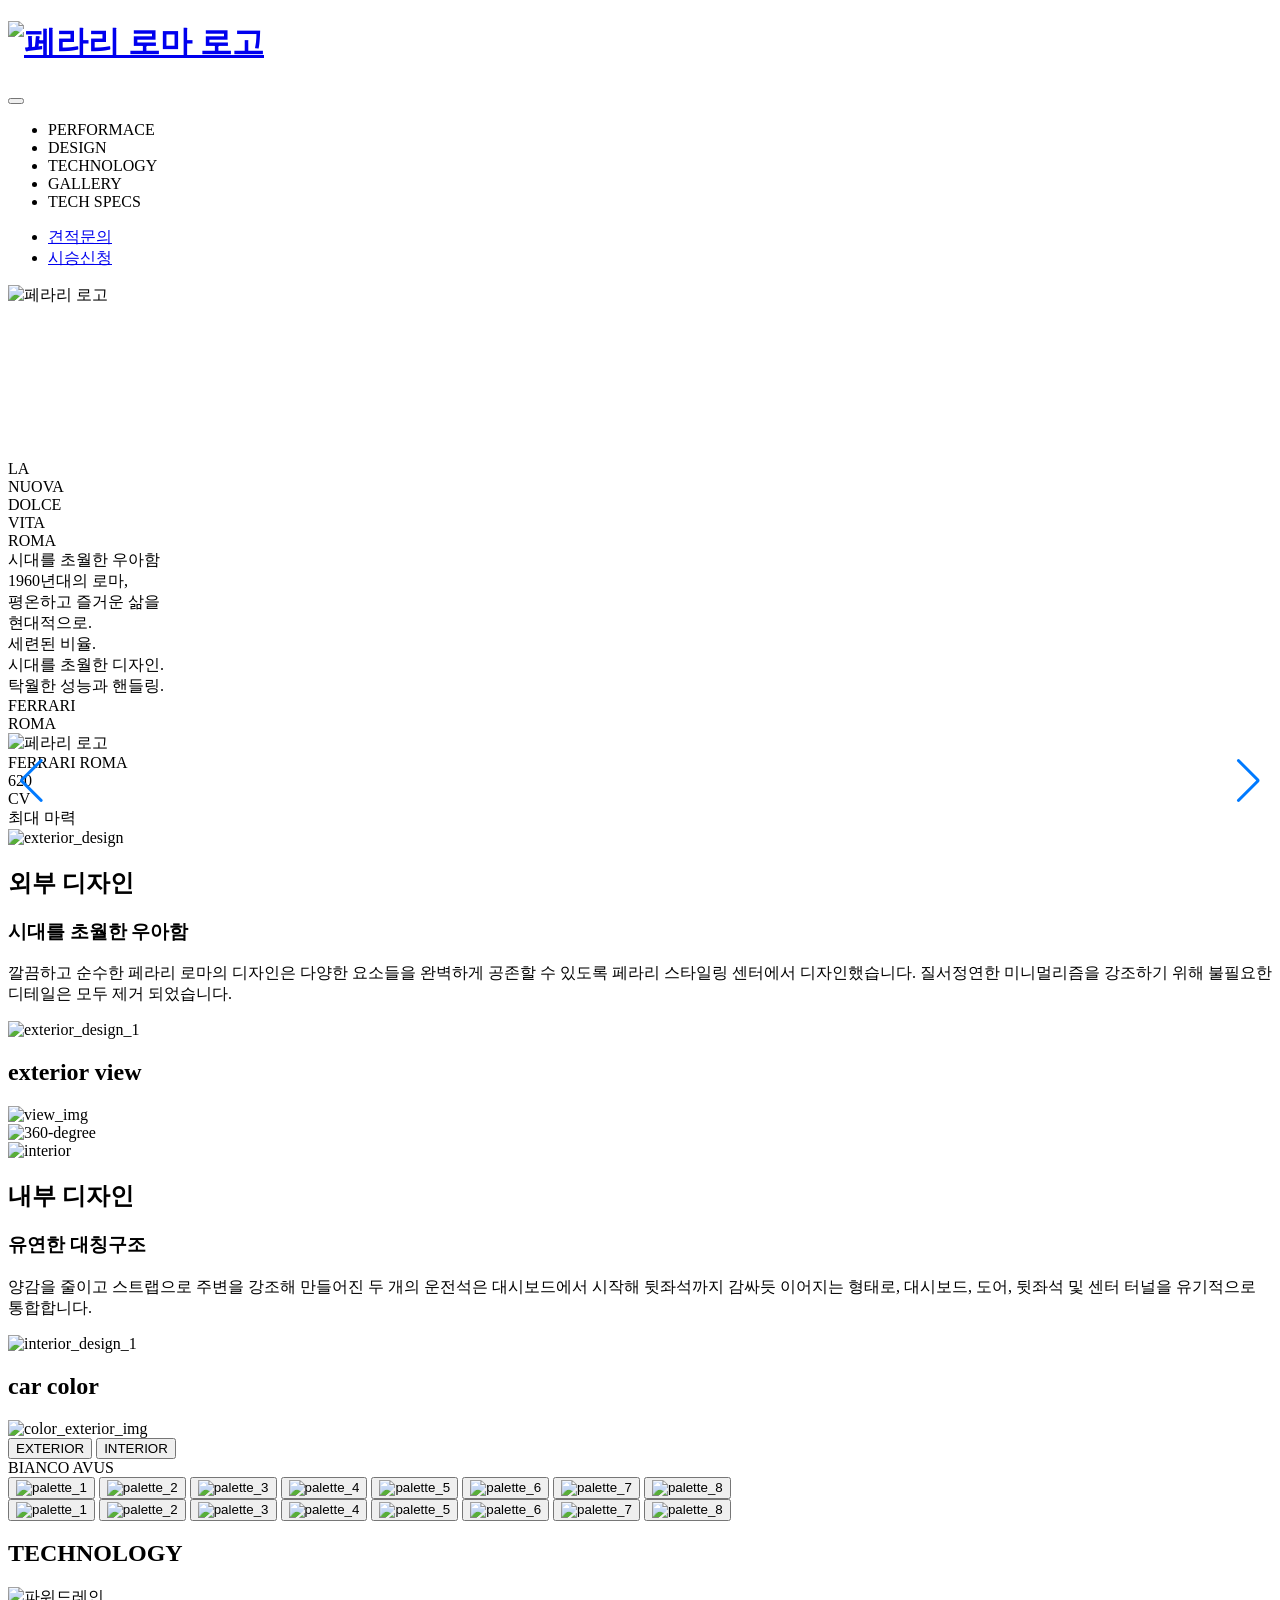
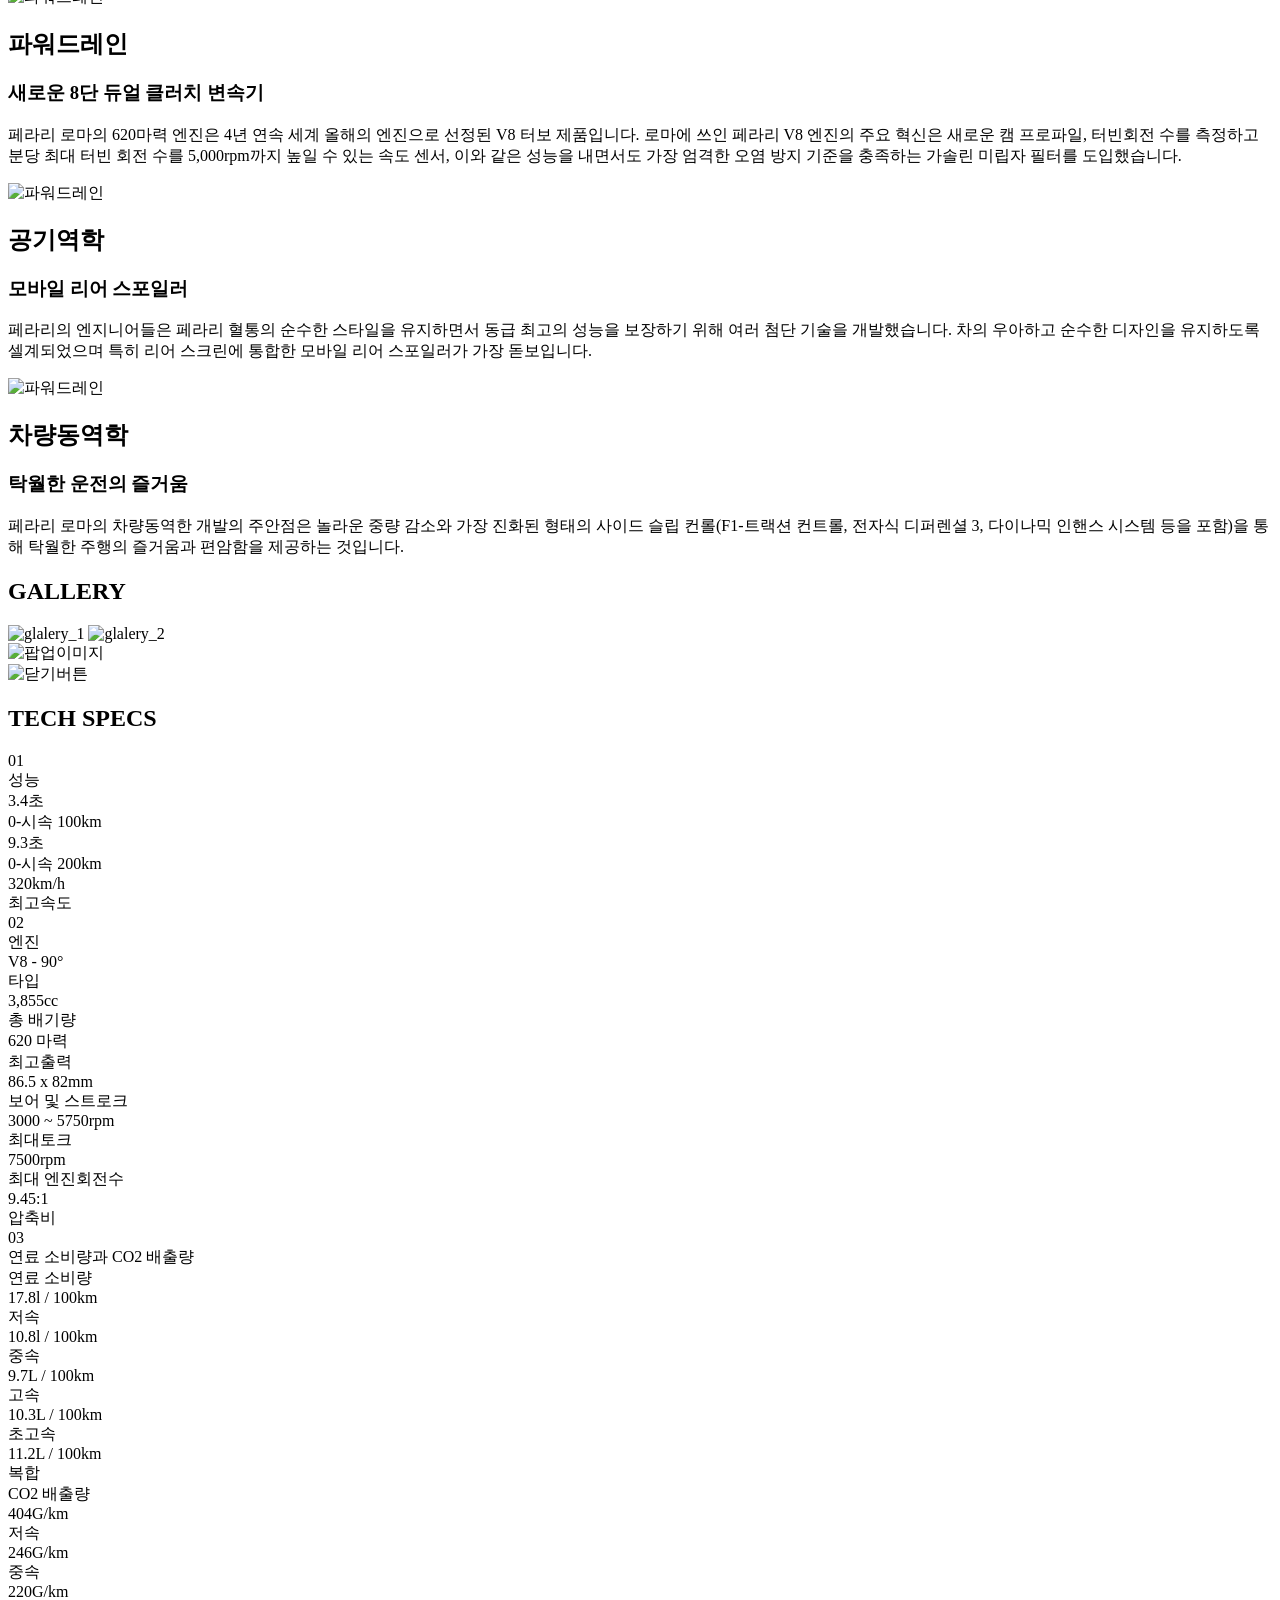
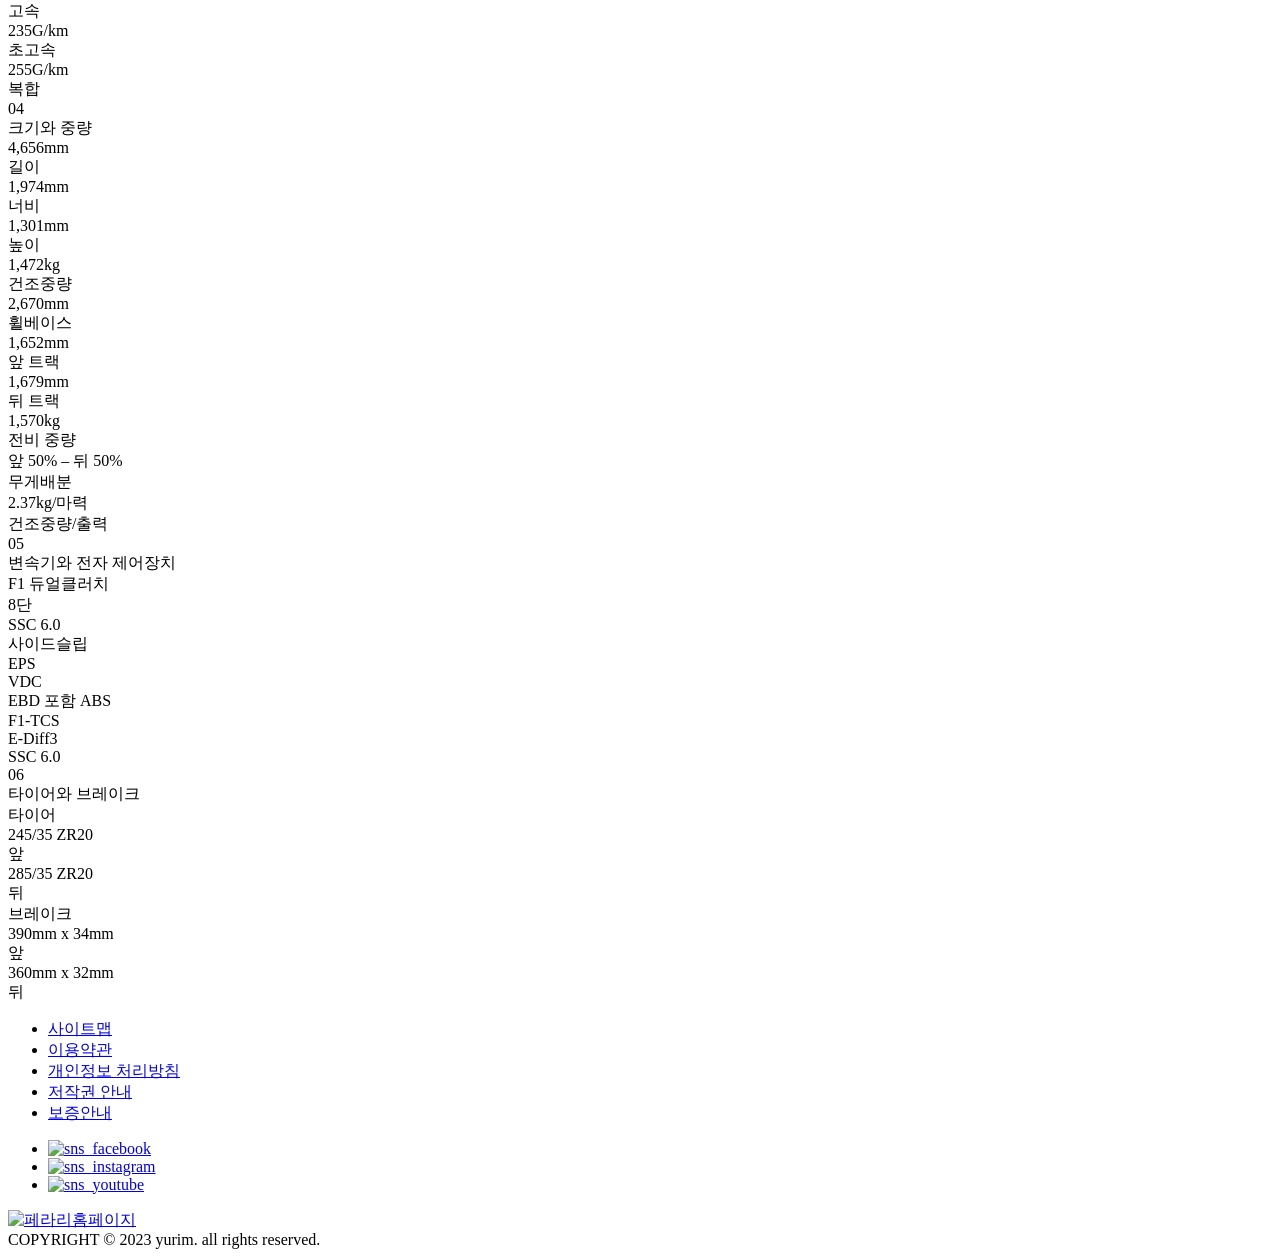
==== index.html @ e37c2256 "Add files via upload" ====
<!DOCTYPE html>
<html lang="ko">
<head>
    <meta charset="UTF-8">
    <meta name="viewport" content="width=device-width, initial-scale=1.0">
    <title>페라리 로마</title>

    <link rel="stylesheet" href="css/style.css">

    <!-- gsap -->
    
    
    <script src="https://code.jquery.com/jquery-3.7.1.min.js" integrity="sha256-/JqT3SQfawRcv/BIHPThkBvs0OEvtFFmqPF/lYI/Cxo=" crossorigin="anonymous"></script>
    
    <script src="https://cdnjs.cloudflare.com/ajax/libs/gsap/3.12.2/gsap.min.js"></script>
    <script src="https://cdnjs.cloudflare.com/ajax/libs/gsap/3.12.2/ScrollTrigger.min.js"></script>
    
    <link
    rel="stylesheet"
    href="https://cdn.jsdelivr.net/npm/swiper@11/swiper-bundle.min.css"
    />
    <script src="https://cdn.jsdelivr.net/npm/swiper@11/swiper-bundle.min.js"></script>

    <link href="https://unpkg.com/aos@2.3.1/dist/aos.css" rel="stylesheet">
    <script src="https://unpkg.com/aos@2.3.1/dist/aos.js"></script>

    <script src="js/script.js"></script>

</head>
<body>
    <div id="wrap">
        <header>
            <div class="h_wrap">
                <h1><a href="#"><img src="imges/ferrari_logo_roma.png" alt="페라리 로마 로고"></a></h1>
                
                <button class="menu_btn">
                    <span></span>
                    <span></span>
                    <span></span>
                </button>
                
                <nav>
                    <ul class="gnb">
                        <li><a href="#performace"></a>PERFORMACE</li>
                        <li><a href="#design"></a>DESIGN</li>
                        <li><a href="#technology"></a>TECHNOLOGY</li>
                        <li><a href="#gallery"></a>GALLERY</li>
                        <li><a href="#specs"></a>TECH SPECS</li>
                    </ul>
                    <ul class="shop">
                        <li><a href="#">견적문의</a></li>
                        <li><a href="#">시승신청</a></li>
                    </ul>
                    <img src="imges/ferrari_logo_white.png" alt="페라리 로고">
                </nav>
                <!-- nav -->
            </div>
        </header>
        <!-- header -->

        <section id="intro">
            <div class="video_wrap">
                <video src="imges/main_video.mp4" muted autoplay loop poster="imges/main_video_poster.jpg">
                    해당 확장자는 지원하지 않습니다.
                </video>
            </div>
            <div class="bg_text">
                LA<br>
                NUOVA<br>
                DOLCE<br>
                VITA
            </div>
            <div class="i_text">
                <div class="text t1 title">
                    ROMA
                </div>
                <div class="text t2">
                    시대를 초월한 우아함
                </div>
                <div class="text t3">
                    1960년대의 로마,<br>
                    평온하고 즐거운 삶을<br>
                    현대적으로.<br>
                </div>
                <div class="text t4">
                    세련된 비율.<br>
                    시대를 초월한 디자인.<br>
                    탁월한 성능과 핸들링.<br>
                </div>
            </div>

        </section>
        <!-- intro -->
       

        <section id="intro-fin">
            <div class="if_wrap">
                <div class="intro_img"></div>
                <div class="if_text">
                    <div class="t1">FERRARI</div>
                    <div class="t2">ROMA</div>
                </div>
            </div>
        </section>
        <!-- intro-fin -->



        <section id="performace">
            <div class="swiper p_wrap">
                <div class="swiper-wrapper">
                    <div class="swiper-slide s1">
                        <div class="logo">
                            <img src="imges/ferrari_logo_black.png" alt="페라리 로고">
                            <div class="logo_name">FERRARI ROMA</div>
                        </div>
                        <div class="number_container">
                            <div class="number">620</div>
                            <div class="unit">CV</div>
                        </div>
                        <div class="property">최대 마력</div>
                    </div>
                    <div class="swiper-slide s2">
                        <div class="logo">
                            <img src="imges/ferrari_logo_black.png" alt="페라리 로고">
                            <div class="logo_name">FERRARI ROMA</div>
                        </div>
                        <div class="number_container">
                            <div class="number">3.4</div>
                            <div class="unit">SEC</div>
                        </div>
                        <div class="property">0-시속 100KM</div>
                    </div>
                    <div class="swiper-slide s3">
                        <div class="logo">
                            <img src="imges/ferrari_logo_black.png" alt="페라리 로고">
                            <div class="logo_name">FERRARI ROMA</div>
                        </div>
                        <div class="number_container">
                            <div class="number">320</div>
                            <div class="unit">KM/H</div>
                        </div>
                        <div class="property">최고 속력</div>
                    </div>
                </div>

                <div class="swiper-pagination"></div>
                
                <div class="swiper-button-prev"></div>
                <div class="swiper-button-next"></div>
                
            </div>
        </section>
        <!-- performace -->


        <section id="design">
            <div id="exterior">
                <div class="ed_wrap">
                    <div class="ed_1">
                        <img src="imges/exterior.jpg" alt="exterior_design">
                        <h2>외부 디자인</h2>
                        <h3>시대를 초월한 우아함</h3>
                        <p>깔끔하고 순수한 페라리 로마의 디자인은 다양한 요소들을 완벽하게 공존할 수 있도록 페라리 스타일링 센터에서 디자인했습니다. 질서정연한 미니멀리즘을 강조하기 위해 불필요한 디테일은 모두 제거 되었습니다.</p>
                    </div>
                    <div class="design_swiper swiper">
                        <div class="swiper-wrapper">
                            <div class="swiper-slide"><img src="imges/exterior_1.jpg" alt="exterior_design_1"></div>
                            <div class="swiper-slide"><img src="imges/exterior_2.jpg" alt="exterior_design_2"></div>
                            <div class="swiper-slide"><img src="imges/exterior_3.jpg" alt="exterior_design_3"></div>
                            <div class="swiper-slide"><img src="imges/exterior_4.jpg" alt="exterior_design_4"></div>
                            <div class="swiper-slide"><img src="imges/exterior_5.jpg" alt="exterior_design_5"></div>
                            <div class="swiper-slide"><img src="imges/exterior_6.jpg" alt="exterior_design_6"></div>
                            <div class="swiper-slide"><img src="imges/exterior_7.jpg" alt="exterior_design_7"></div>
                            <div class="swiper-slide"><img src="imges/exterior_8.jpg" alt="exterior_design_8"></div>
                            <div class="swiper-slide"><img src="imges/exterior_9.jpg" alt="exterior_design_9"></div>
                        </div>
                        <div class="swiper-scrollbar"></div>
                    </div>
                </div>
            </div>
            <!-- exterior -->

            <div id="view">
                <h2>exterior view</h2>
                <div class="v_wrap">
                    <img src="imges/view/Roma_0.jpg" alt="view_img" id="view_img" draggable="false">
                </div>
                <div class="v_cover">
                    <img src="imges/360-degree.png" alt="360-degree">
                </div>
            </div>
            <!-- 3dview -->

            <div id="interior">
                <div class="id_wrap">
                    <div class="id_1">
                        <img src="imges/interior.jpg" alt="interior">
                        <h2>내부 디자인</h2>
                        <h3>유연한 대칭구조</h3>
                        <p>양감을 줄이고 스트랩으로 주변을 강조해 만들어진 두 개의 운전석은 대시보드에서 시작해 뒷좌석까지 감싸듯 이어지는 형태로, 대시보드, 도어, 뒷좌석 및 센터 터널을 유기적으로 통합합니다.</p>
                    </div>
                    <div class="design_swiper swiper">
                        <div class="swiper-wrapper">
                            <div class="swiper-slide"><img src="imges/interior_1.jpg" alt="interior_design_1"></div>
                            <div class="swiper-slide"><img src="imges/interior_2.jpg" alt="interior_design_2"></div>
                            <div class="swiper-slide"><img src="imges/interior_3.jpg" alt="interior_design_3"></div>
                            <div class="swiper-slide"><img src="imges/interior_4.jpg" alt="interior_design_4"></div>
                            <div class="swiper-slide"><img src="imges/interior_5.jpg" alt="interior_design_5"></div>
                            <div class="swiper-slide"><img src="imges/interior_6.jpg" alt="interior_design_6"></div>
                        </div>
                        <div class="swiper-scrollbar"></div>
                    </div>
                </div>
            </div>
            <!-- interior -->

            <div id="color">
                <div class="cd_wrap">
                    <h2>car color</h2>
                    <div class="cd_img">
                        <img src="imges/color/exterior/color_exterior1.jpg" alt="color_exterior_img">
                    </div>
                    <div class="cd_btn">
                        <button class="active">EXTERIOR</button>
                        <button>INTERIOR</button>
                    </div>
                    <div class="cd_name">
                        <div>BIANCO AVUS</div>
                    </div>
                    <div class="cd_palette">
                        <div class="cd_pal_ex palette">
                            <button class="active"><img src="imges/color/palette/pallette_ex_1.png" alt="palette_1"></button>
                            <button><img src="imges/color/palette/pallette_ex_2.png" alt="palette_2"></button>
                            <button><img src="imges/color/palette/pallette_ex_3.png" alt="palette_3"></button>
                            <button><img src="imges/color/palette/pallette_ex_4.png" alt="palette_4"></button>
                            <button><img src="imges/color/palette/pallette_ex_5.png" alt="palette_5"></button>
                            <button><img src="imges/color/palette/pallette_ex_6.png" alt="palette_6"></button>
                            <button><img src="imges/color/palette/pallette_ex_7.png" alt="palette_7"></button>
                            <button><img src="imges/color/palette/pallette_ex_8.png" alt="palette_8"></button>
                        </div>
                        <div class="cd_pal_in palette">
                            <button><img src="imges/color/palette/pallette_in_1.png" alt="palette_1"></button>
                            <button><img src="imges/color/palette/pallette_in_2.png" alt="palette_2"></button>
                            <button><img src="imges/color/palette/pallette_in_3.png" alt="palette_3"></button>
                            <button><img src="imges/color/palette/pallette_in_4.png" alt="palette_4"></button>
                            <button><img src="imges/color/palette/pallette_in_5.png" alt="palette_5"></button>
                            <button><img src="imges/color/palette/pallette_in_6.png" alt="palette_6"></button>
                            <button><img src="imges/color/palette/pallette_in_7.png" alt="palette_7"></button>
                            <button><img src="imges/color/palette/pallette_in_8.png" alt="palette_8"></button>
                        </div>
                    </div>
                </div>
            </div>
            <!-- color -->
        </section>
        <!-- design -->

        <section id="technology">
            <div class="t_wrap">
                <h2>TECHNOLOGY</h2>
                <div class="t_con t1" id="ani_wrap_1">
                    <div><img src="imges/tech1.jpg" alt="파워드레인"></div>
                    <h2 class="ani_h2">파워드레인</h2>
                    <h3 class="ani_h3">새로운 8단 듀얼 클러치 변속기</h3>
                    <p class="ani_p">페라리 로마의 620마력 엔진은 4년 연속 세계 올해의 엔진으로 선정된 V8 터보 제품입니다. 로마에 쓰인 페라리 V8 엔진의 주요 혁신은 새로운 캠 프로파일, 터빈회전 수를 측정하고 분당 최대 터빈 회전 수를 5,000rpm까지 높일 수 있는 속도 센서, 이와 같은 성능을 내면서도 가장 엄격한 오염 방지 기준을 충족하는 가솔린 미립자 필터를 도입했습니다.</p>
                </div>
                <div class="t_con t2"  id="ani_wrap_2">
                    <div><img src="imges/tech2.jpg" alt="파워드레인"></div>
                    <h2 class="ani_h2">공기역학</h2>
                    <h3 class="ani_h3">모바일 리어 스포일러</h3>
                    <p class="ani_p">페라리의 엔지니어들은 페라리 혈통의 순수한 스타일을 유지하면서 동급 최고의 성능을 보장하기 위해 여러 첨단 기술을 개발했습니다. 차의 우아하고 순수한 디자인을 유지하도록 셀계되었으며 특히 리어 스크린에 통합한 모바일 리어 스포일러가 가장 돋보입니다.</p>
                </div>
                <div class="t_con t3"  id="ani_wrap_3">
                    <div><img src="imges/tech3.jpg" alt="파워드레인"></div>
                    <h2 class="ani_h2">차량동역학</h2>
                    <h3 class="ani_h3">탁월한 운전의 즐거움</h3>
                    <p class="ani_p">페라리 로마의 차량동역한 개발의 주안점은 놀라운 중량 감소와 가장 진화된 형태의 사이드 슬립 컨롤(F1-트랙션 컨트롤, 전자식 디퍼렌셜 3, 다이나믹 인핸스 시스템 등을 포함)을 통해 탁월한 주행의 즐거움과 편암함을 제공하는 것입니다.</p>
                </div>
            </div>  
        </section>
        <!-- technology -->

        <section id="gallery">
            <div class="g_wrap">
                <h2>GALLERY</h2>
                <div class="swiper">
                    <div class="swiper-wrapper">
                        <div class="swiper-slide g1">
                            <img src="imges/gallery_1.jpg" alt="glalery_1">
                            <img src="imges/gallery_2.jpg" alt="glalery_2">
                        </div>
                        <div class="swiper-slide g2">
                            <img src="imges/gallery_3.jpg" alt="glalery_3">
                            <img src="imges/gallery_4.jpg" alt="glalery_4">
                        </div>
                        <div class="swiper-slide g3">
                            <img src="imges/gallery_5.jpg" alt="glalery_5">
                            <img src="imges/gallery_6.jpg" alt="glalery_6">
                        </div>
                    </div>
                    <div class="swiper-scrollbar"></div>
                </div>
            </div>
            <div class="g_pop">
                <div class="pop_img">
                    <img src="" alt="팝업이미지">
                </div>
                <div class="close_btn">
                    <img src="imges/close.png" alt="닫기버튼">
                </div>
            </div>
        </section>
        <!-- gallery -->

        <section id="specs">
            <div class="s_wrap">
                <h2>TECH SPECS</h2>
                <div class="spc">
                    <div class="s_con s1">
                        <div class="head">
                            <div class="number">01</div>
                            <div class="title">성능</div>
                            <div class="btn">
                                <span></span>
                                <span></span>
                            </div>
                        </div>
                        <div class="content">
                            <div class="con">
                                <div class="left">3.4초</div>
                                <div class="right">0-시속 100km</div>
                            </div>
                            <div class="con">
                                <div class="left">9.3초</div>
                                <div class="right">0-시속 200km</div>
                            </div>
                            <div class="con">
                                <div class="left">320km/h</div>
                                <div class="right">최고속도</div>
                            </div>
                        </div>
                    </div>
                    <div class="s_con s2">
                        <div class="head">
                            <div class="number">02</div>
                            <div class="title">엔진</div>
                            <div class="btn">
                                <span></span>
                                <span></span>
                            </div>
                        </div>
                        <div class="content">
                            <div class="con">
                                <div class="left">V8 - 90°</div>
                                <div class="right">타입</div>
                            </div>
                            <div class="con">
                                <div class="left">3,855cc</div>
                                <div class="right">총 배기량</div>
                            </div>
                            <div class="con">
                                <div class="left">620 마력</div>
                                <div class="right">최고출력</div>
                            </div>
                            <div class="con">
                                <div class="left">86.5 x 82mm</div>
                                <div class="right">보어 및 스트로크</div>
                            </div>
                            <div class="con">
                                <div class="left">3000 ~ 5750rpm</div>
                                <div class="right">최대토크</div>
                            </div>
                            <div class="con">
                                <div class="left">7500rpm</div>
                                <div class="right">최대 엔진회전수</div>
                            </div>
                            <div class="con">
                                <div class="left">9.45:1</div>
                                <div class="right">압축비</div>
                            </div>
                        </div>
                    </div>
                    <div class="s_con s3">
                        <div class="head">
                            <div class="number">03</div>
                            <div class="title">연료 소비량과 CO2 배출량</div>
                            <div class="btn">
                                <span></span>
                                <span></span>
                            </div>
                        </div>
                        <div class="content">
                            <div class="section">
                                <div class="sub_title">연료 소비량</div>
                                <div class="con">
                                    <div class="left">17.8l / 100km</div>
                                    <div class="right">저속</div>
                                </div>
                                <div class="con">
                                    <div class="left">10.8l / 100km</div>
                                    <div class="right">중속</div>
                                </div>
                                <div class="con">
                                    <div class="left">9.7L / 100km</div>
                                    <div class="right">고속</div>
                                </div>
                                <div class="con">
                                    <div class="left">10.3L / 100km</div>
                                    <div class="right">초고속</div>
                                </div>
                                <div class="con">
                                    <div class="left">11.2L / 100km</div>
                                    <div class="right">복합</div>
                                </div>
                            </div>
                            <div class="section">
                                <div class="sub_title">CO2 배출량</div>
                                <div class="con">
                                    <div class="left">404G/km</div>
                                    <div class="right">저속</div>
                                </div>
                                <div class="con">
                                    <div class="left">246G/km</div>
                                    <div class="right">중속</div>
                                </div>
                                <div class="con">
                                    <div class="left">220G/km</div>
                                    <div class="right">고속</div>
                                </div>
                                <div class="con">
                                    <div class="left">235G/km</div>
                                    <div class="right">초고속</div>
                                </div>
                                <div class="con">
                                    <div class="left">255G/km</div>
                                    <div class="right">복합</div>
                                </div>
                            </div>
                        </div>

                    </div>
                    <div class="s_con s4">
                        <div class="head">
                            <div class="number">04</div>
                            <div class="title">크기와 중량</div>
                            <div class="btn">
                                <span></span>
                                <span></span>
                            </div>
                        </div>
                        <div class="content">
                            <div class="con">
                                <div class="left">4,656mm</div>
                                <div class="right">길이</div>
                            </div>
                            <div class="con">
                                <div class="left">1,974mm</div>
                                <div class="right">너비</div>
                            </div>
                            <div class="con">
                                <div class="left">1,301mm</div>
                                <div class="right">높이</div>
                            </div>
                            <div class="con">
                                <div class="left">1,472kg</div>
                                <div class="right">건조중량</div>
                            </div>
                            <div class="con">
                                <div class="left">2,670mm</div>
                                <div class="right">휠베이스</div>
                            </div>
                            <div class="con">
                                <div class="left">1,652mm</div>
                                <div class="right">앞 트랙</div>
                            </div>
                            <div class="con">
                                <div class="left">1,679mm</div>
                                <div class="right">뒤 트랙</div>
                            </div>
                            <div class="con">
                                <div class="left">1,570kg</div>
                                <div class="right">전비 중량</div>
                            </div>
                            <div class="con">
                                <div class="left">앞 50% – 뒤 50%</div>
                                <div class="right">무게배분</div>
                            </div>
                            <div class="con">
                                <div class="left">2.37kg/마력</div>
                                <div class="right">건조중량/출력</div>
                            </div>
                        </div>
                    </div>
                    <div class="s_con s5">
                        <div class="head">
                            <div class="number">05</div>
                            <div class="title">변속기와 전자 제어장치</div>
                            <div class="btn">
                                <span></span>
                                <span></span>
                            </div>
                        </div>
                        <div class="content">
                            <div class="con">
                                <div class="left">F1 듀얼클러치</div>
                                <div class="right">8단</div>
                            </div>
                            <div class="con">
                                <div class="left">SSC 6.0</div>
                                <div class="right">사이드슬립</div>
                            </div>
                            <div class="con">
                                <div class="one">EPS</div>
                            </div>
                            <div class="con">
                                <div class="one">VDC</div>
                            </div>
                            <div class="con">
                                <div class="one">EBD 포함 ABS </div>
                            </div>
                            <div class="con">
                                <div class="one">F1-TCS</div>
                            </div>
                            <div class="con">
                                <div class="one">E-Diff3</div>
                            </div>
                            <div class="con">
                                <div class="one">SSC 6.0</div>
                            </div>
                        </div>
                    </div>
                    <div class="s_con s6">
                        <div class="head">
                            <div class="number">06</div>
                            <div class="title">타이어와 브레이크</div>
                            <div class="btn">
                                <span></span>
                                <span></span>
                            </div>
                        </div>
                        <div class="content">
                            <div class="section">
                                <div class="sub_title">타이어</div>
                                <div class="con">
                                    <div class="left">245/35 ZR20</div>
                                    <div class="right">앞</div>
                                </div>
                                <div class="con">
                                    <div class="left">285/35 ZR20</div>
                                    <div class="right">뒤</div>
                                </div>
                            </div>
                            <div class="section">
                                <div class="sub_title">브레이크</div>
                                <div class="con">
                                    <div class="left">390mm x 34mm</div>
                                    <div class="right">앞</div>
                                </div>
                                <div class="con">
                                    <div class="left">360mm x 32mm</div>
                                    <div class="right">뒤</div>
                                </div>
                            </div>
                        </div>
                    </div>

                </div>
            </div>
        </section>
        <!-- specs -->
        <footer>
            <div class="f_wrap">
                <div class="footer_menu">
                    <ul>
                        <li><a href="#none">사이트맵</a></li>
                        <li><a href="#none">이용약관</a></li>
                        <li><a href="#none">개인정보 처리방침</a></li>
                        <li><a href="#none">저작권 안내</a></li>
                        <li><a href="#none">보증안내</a></li>
                    </ul>
                </div>
                <div class="sns">
                    <ul>
                        <li><a href="#none"><img src="imges/sns_facebook.png" alt="sns_facebook"></a></li>
                        <li><a href="#none"><img src="imges/sns_instagram.png" alt="sns_instagram"></a></li>
                        <li><a href="#none"><img src="imges/sns_youtube.png" alt="sns_youtube"></a></li>
                    </ul>
                </div>
                <div class="f_logo">
                    <a href="#none"><img src="imges/ferrari_logo_white.png" alt="페라리홈페이지"></a>
                </div>
                <div class="COPYRIGHT">COPYRIGHT &COPY; 2023 yurim. all rights reserved.</div>
            </div>
        </footer>
        <!-- footer -->

    </div>
</body>
</html>
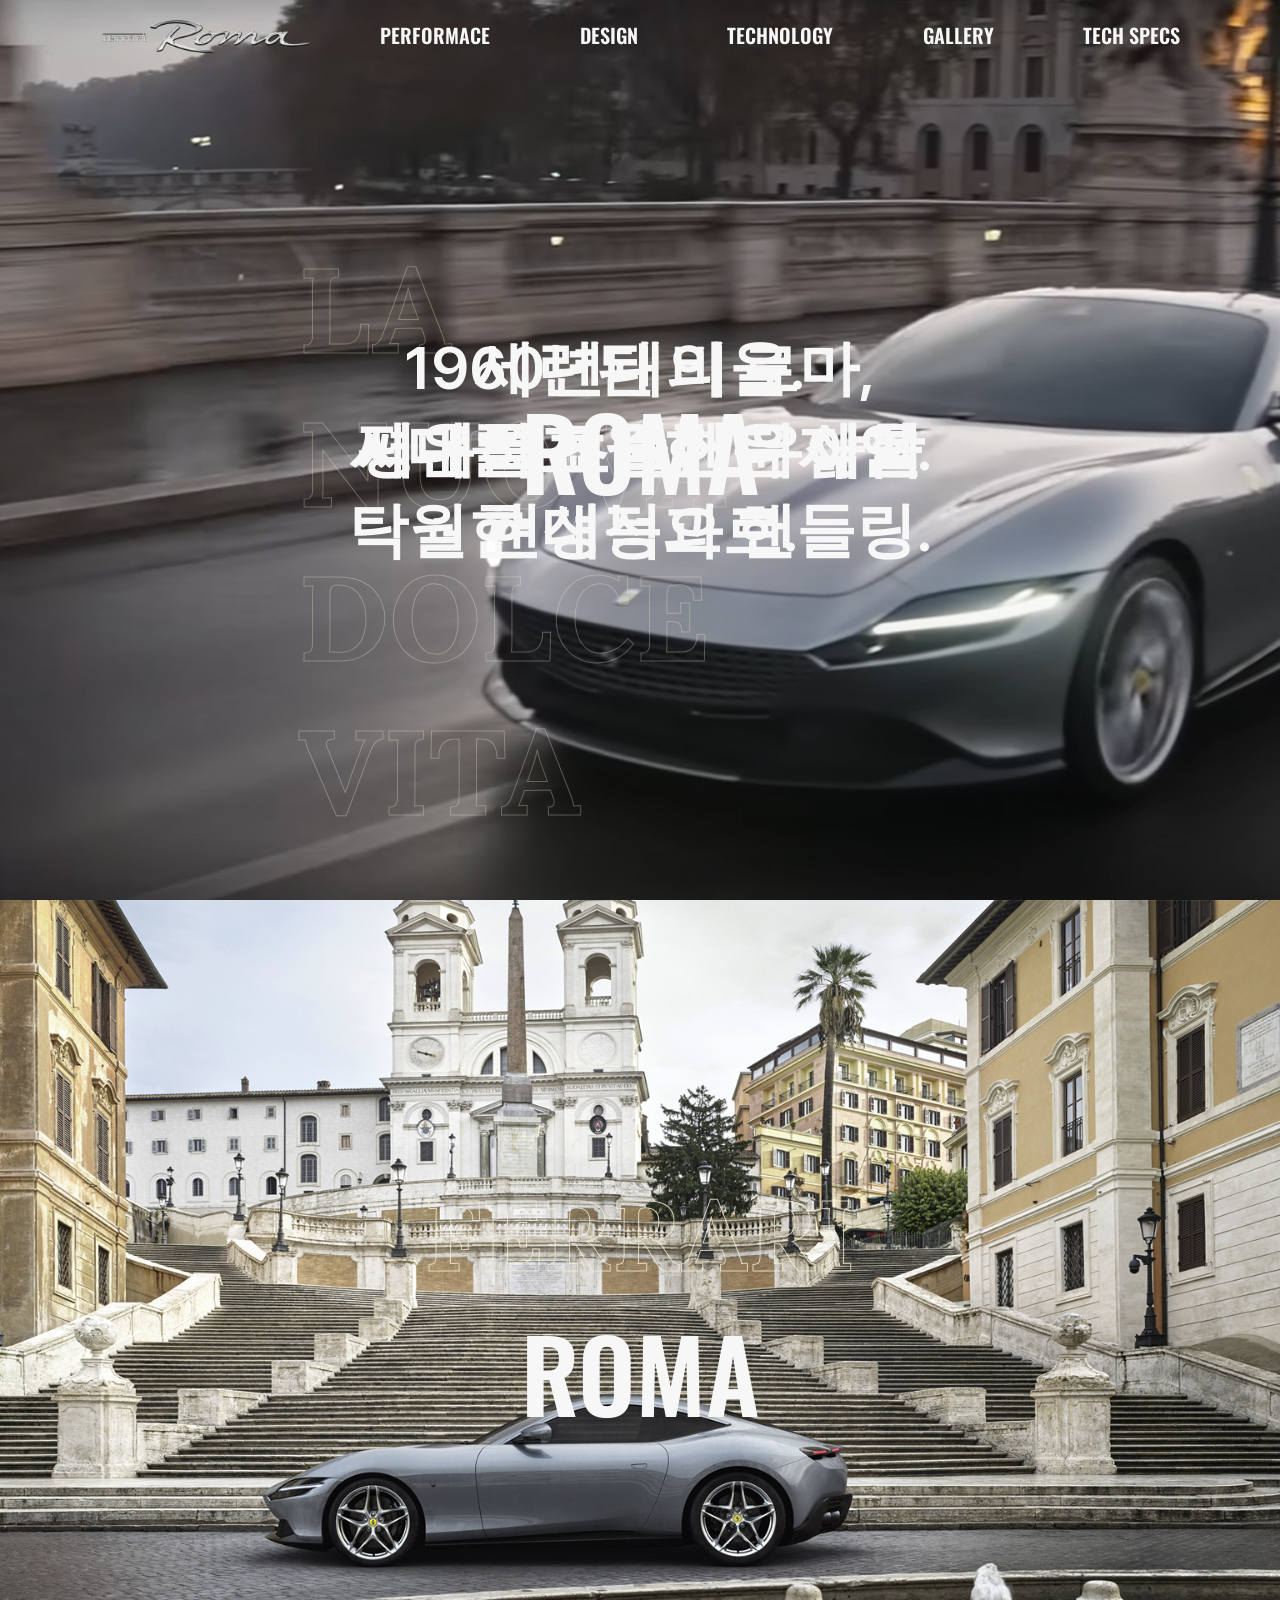
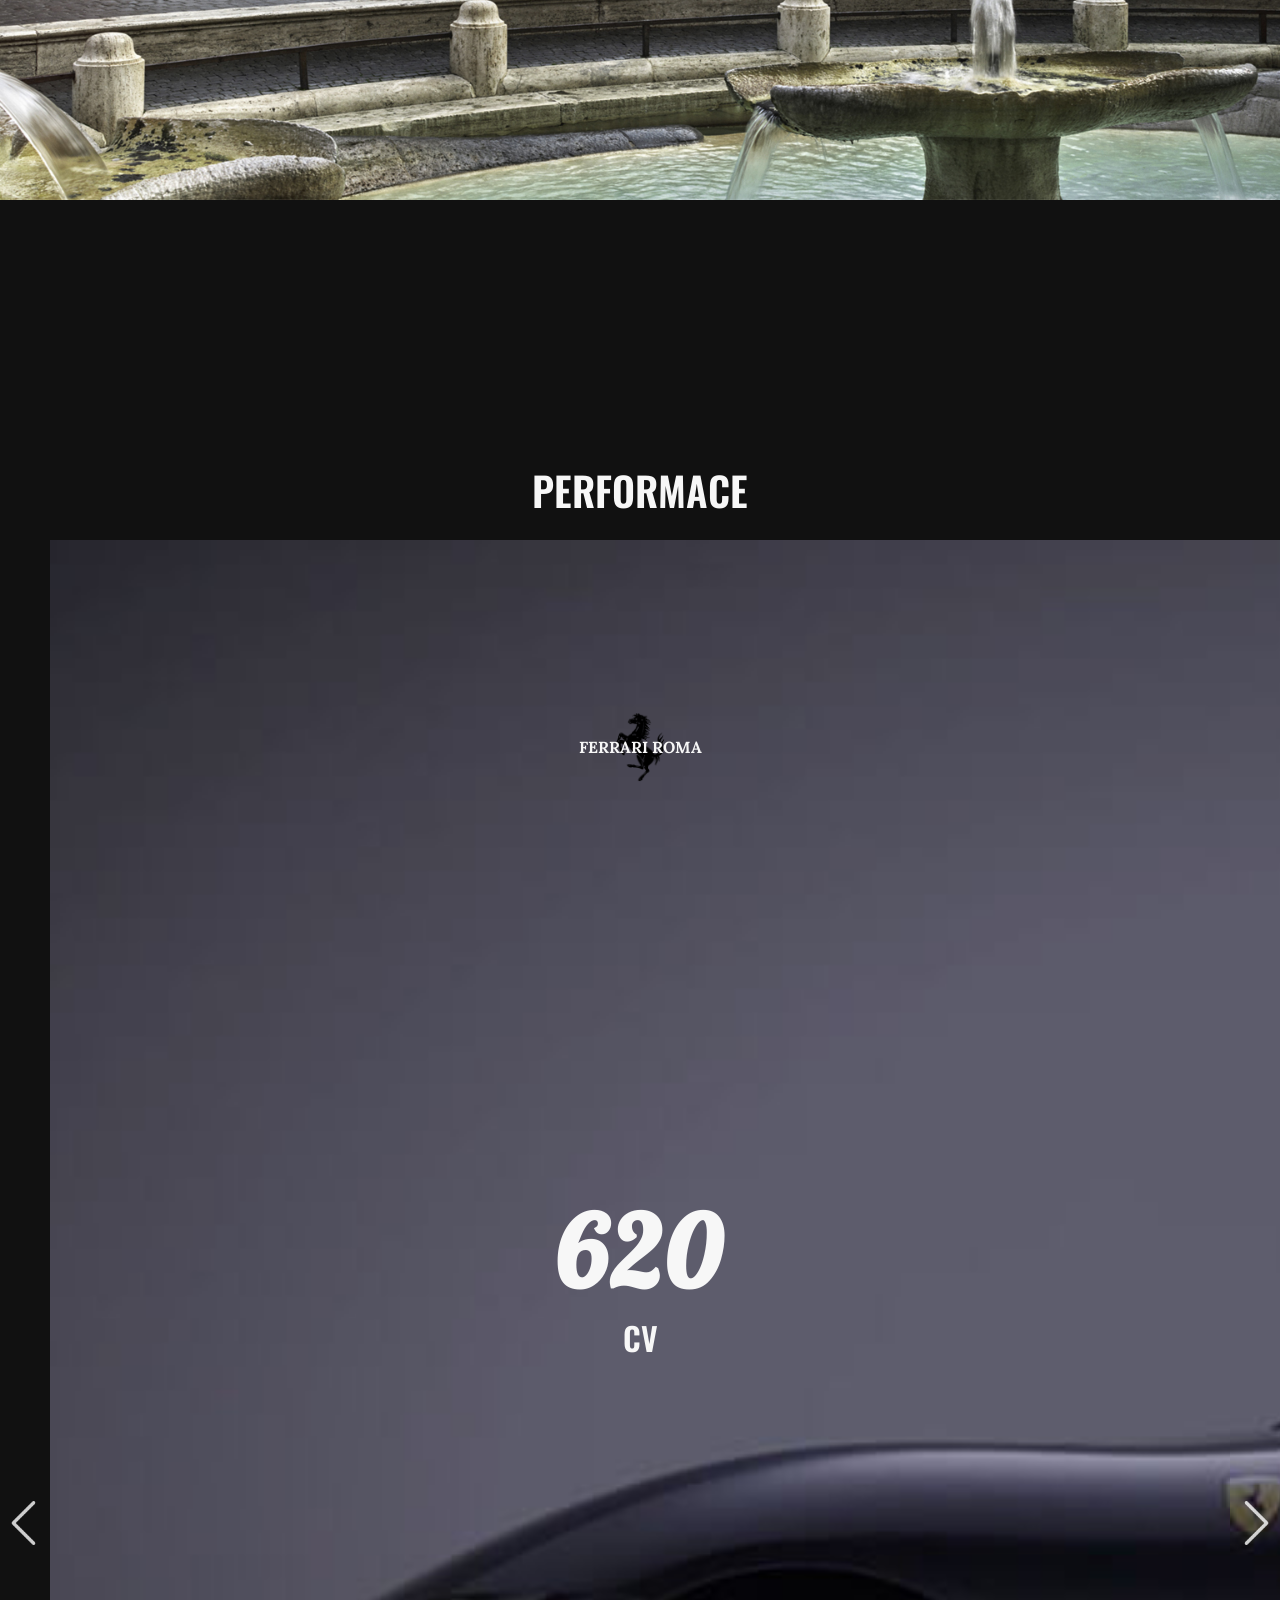
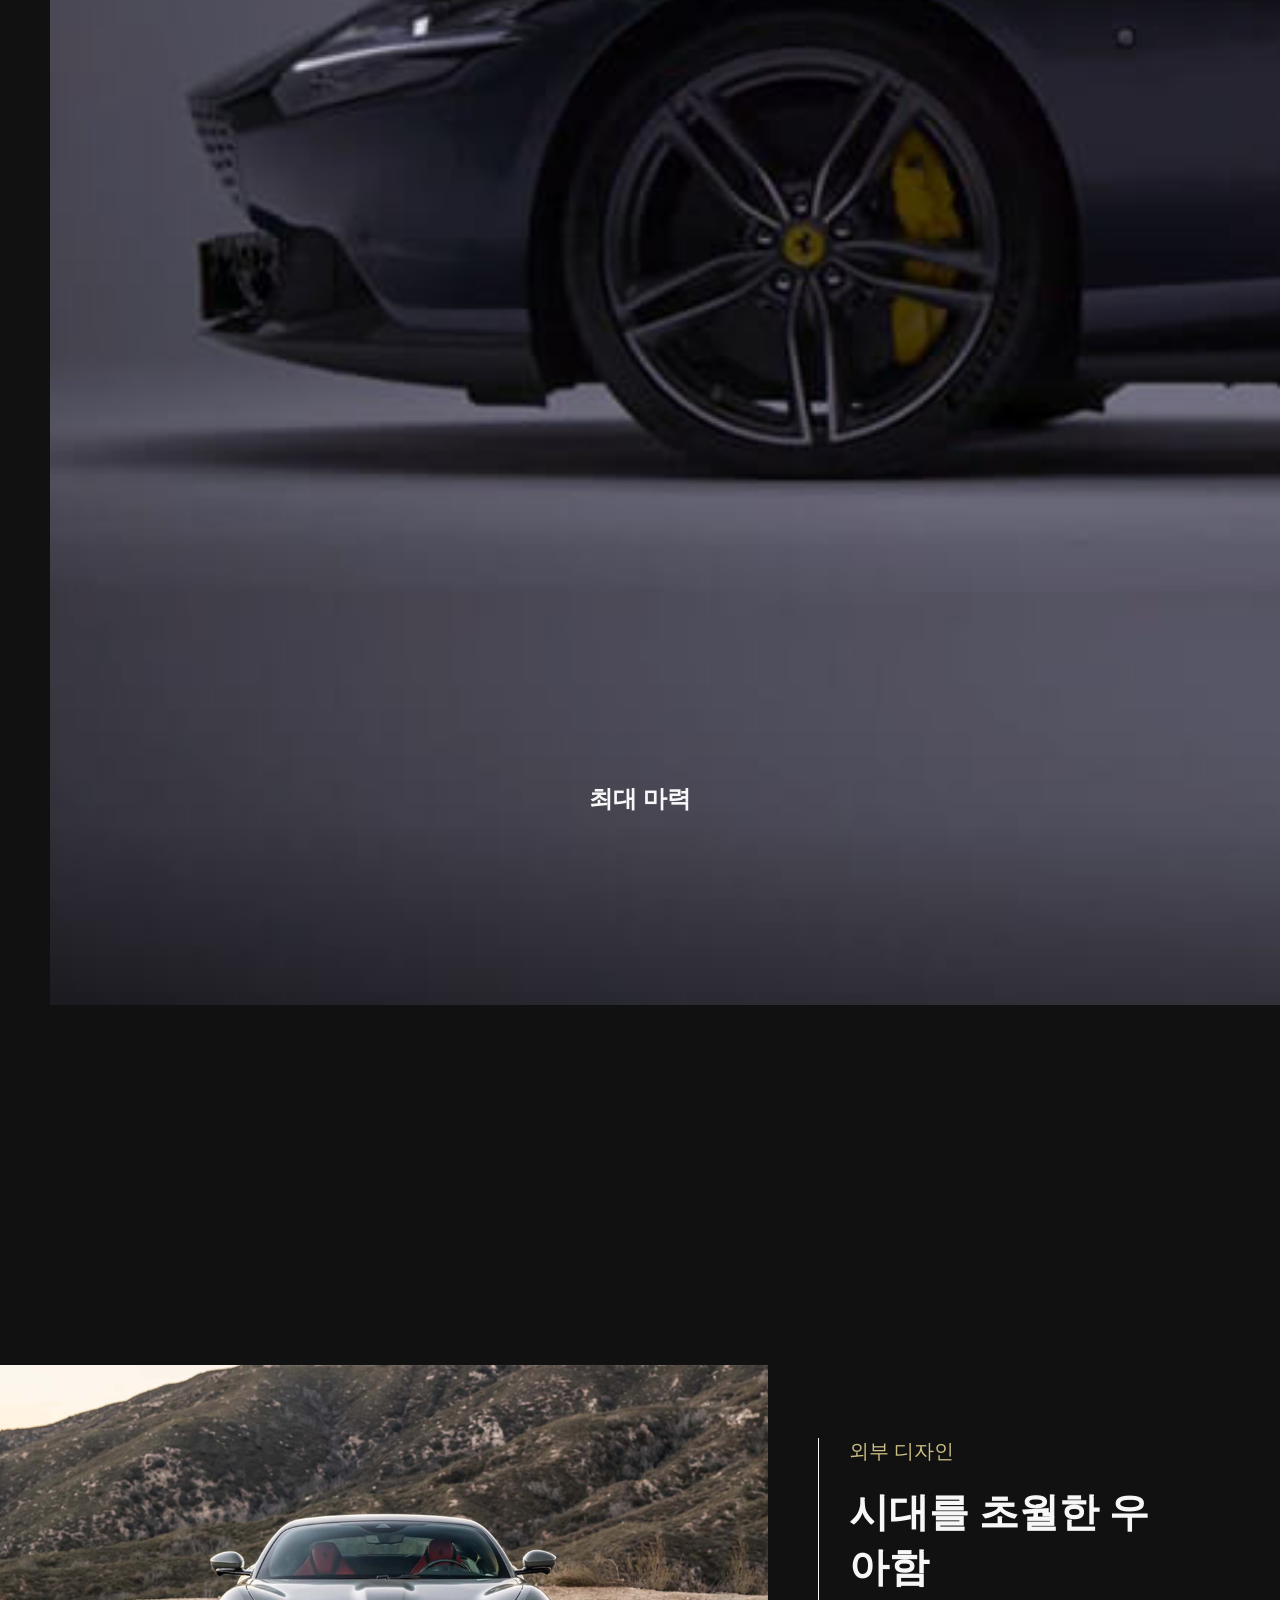
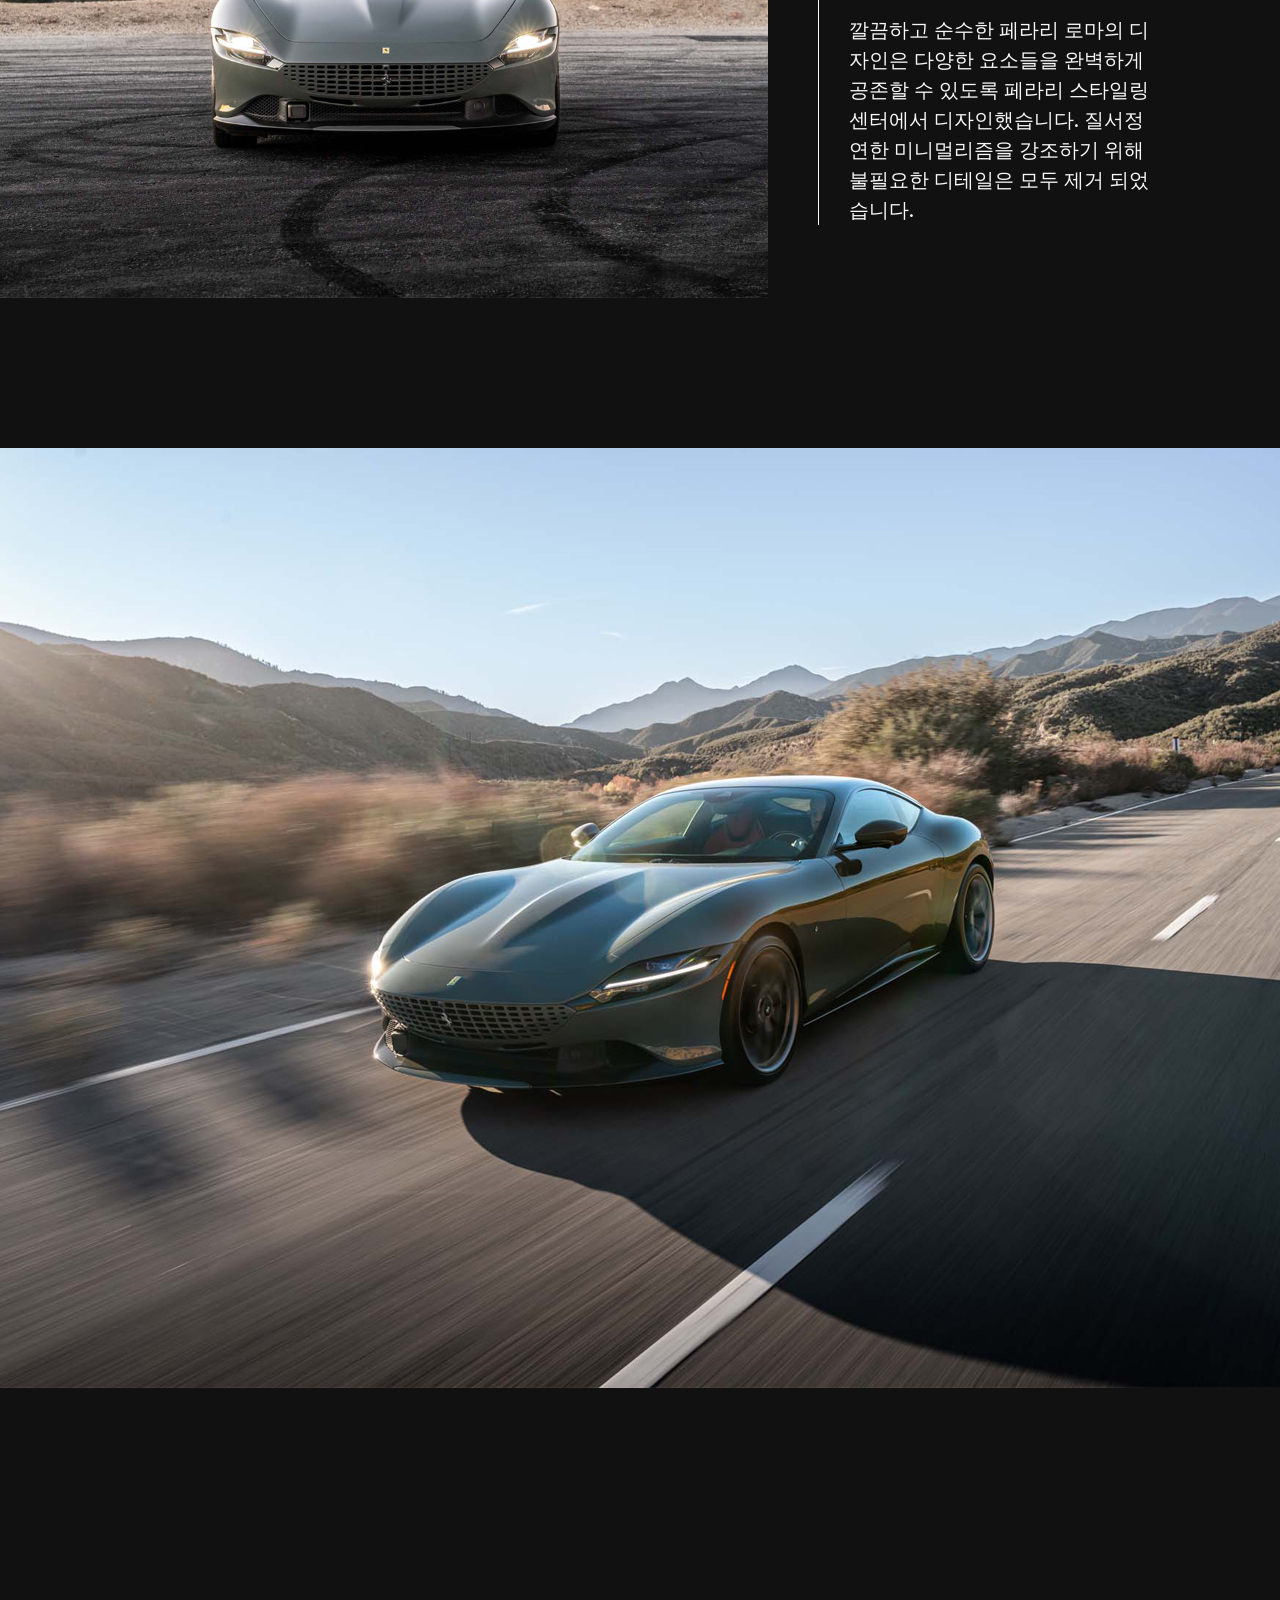
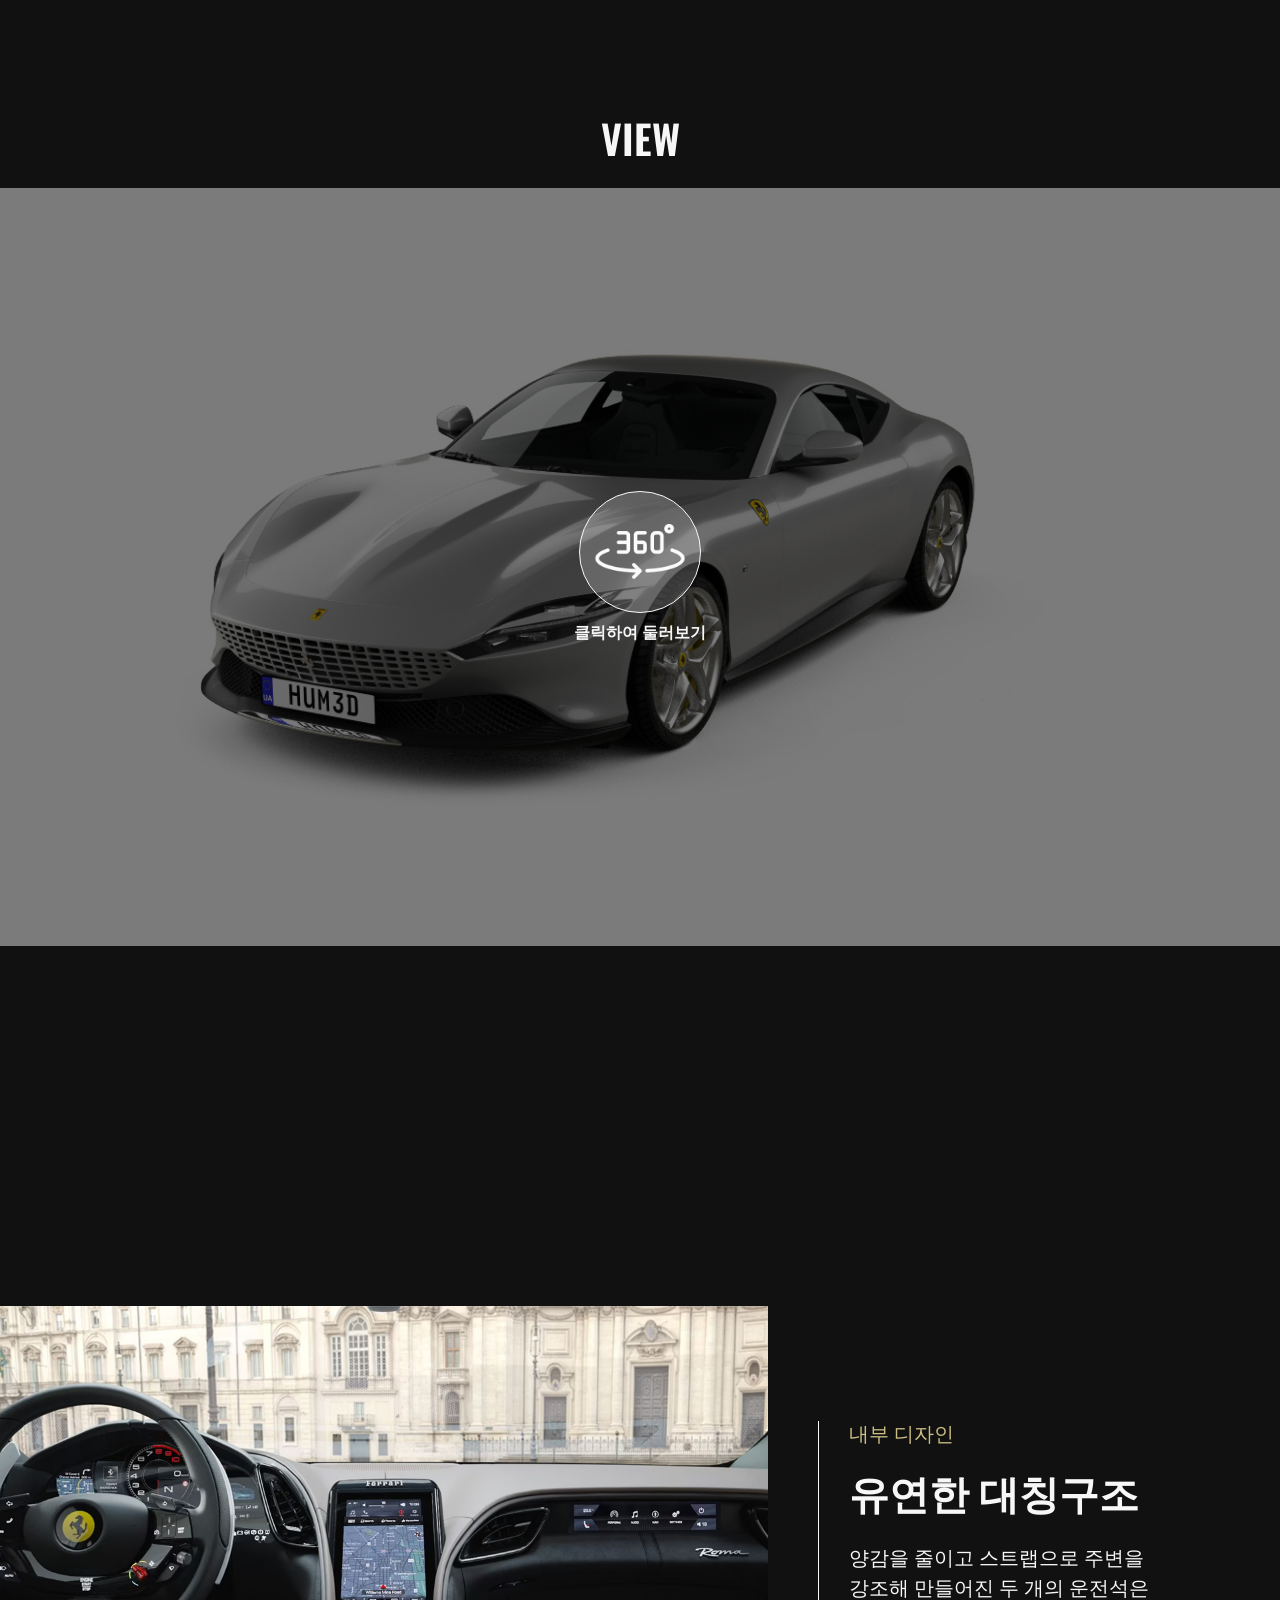
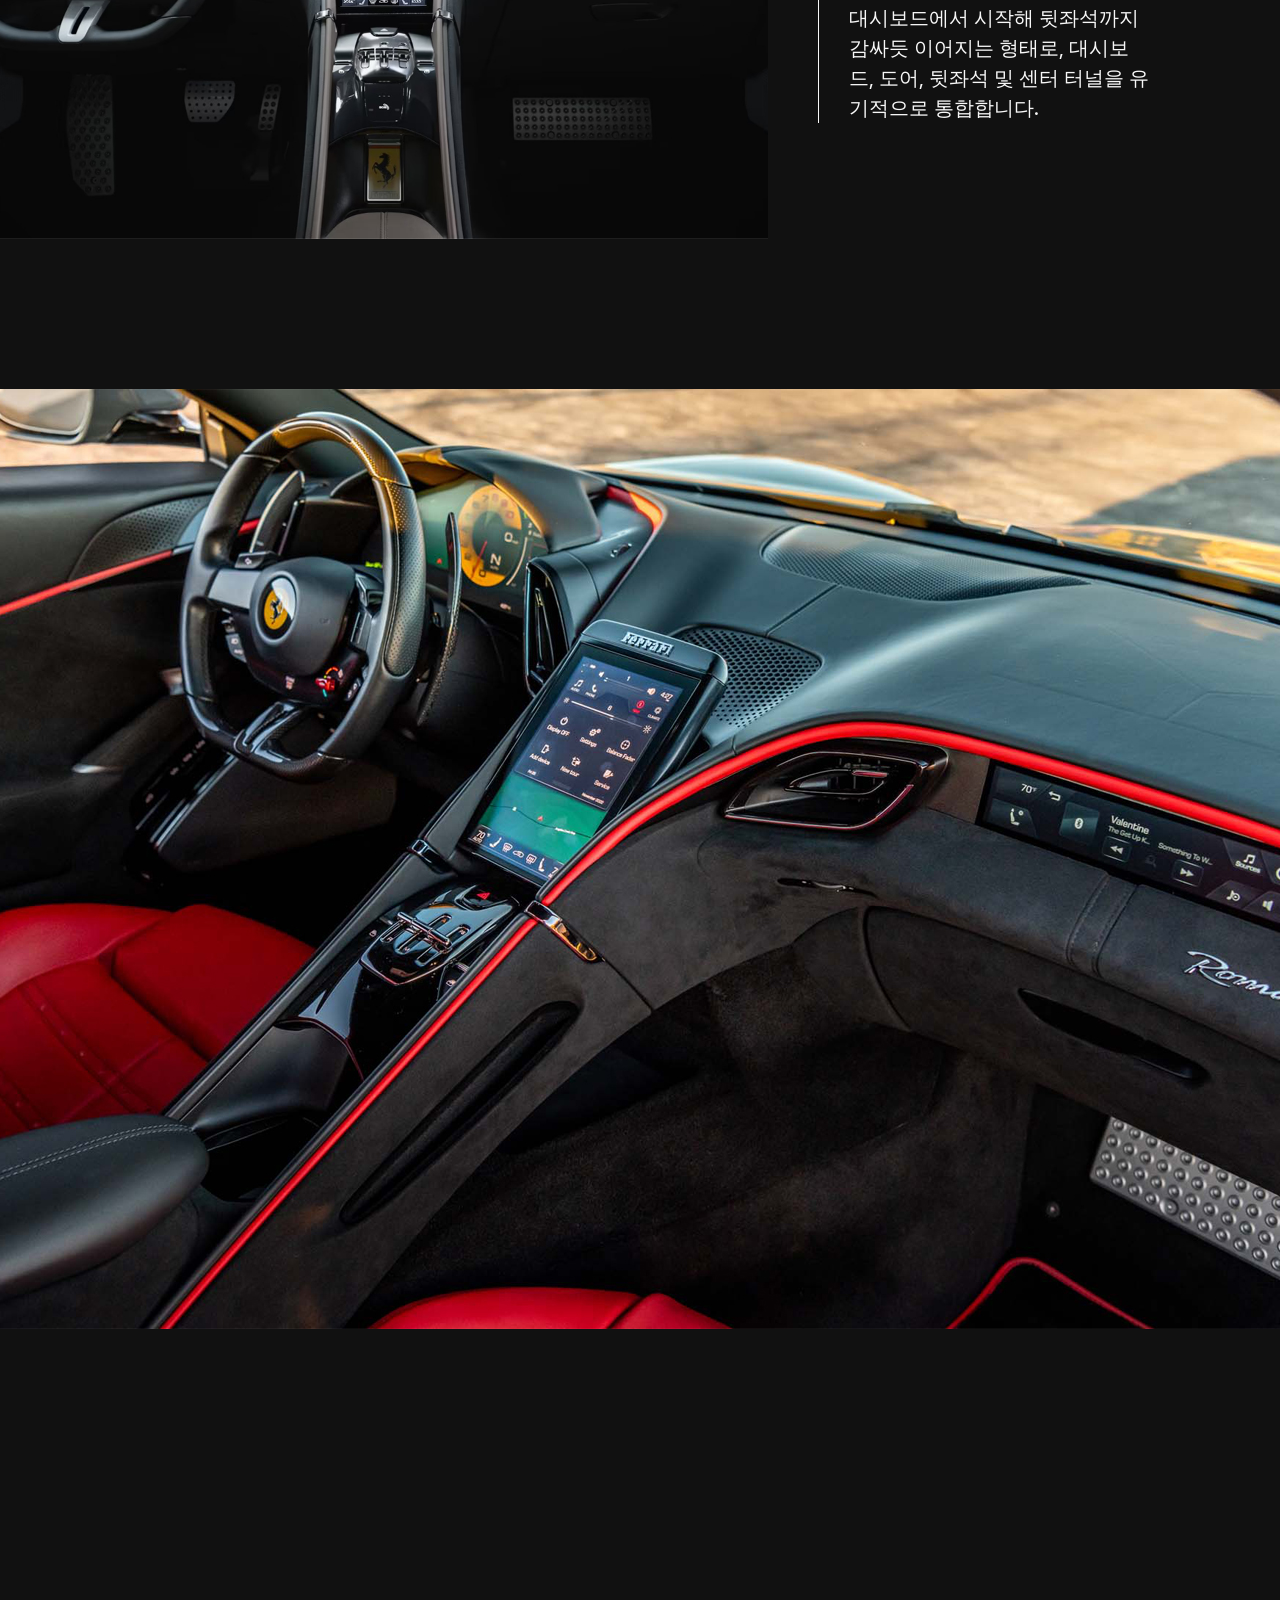
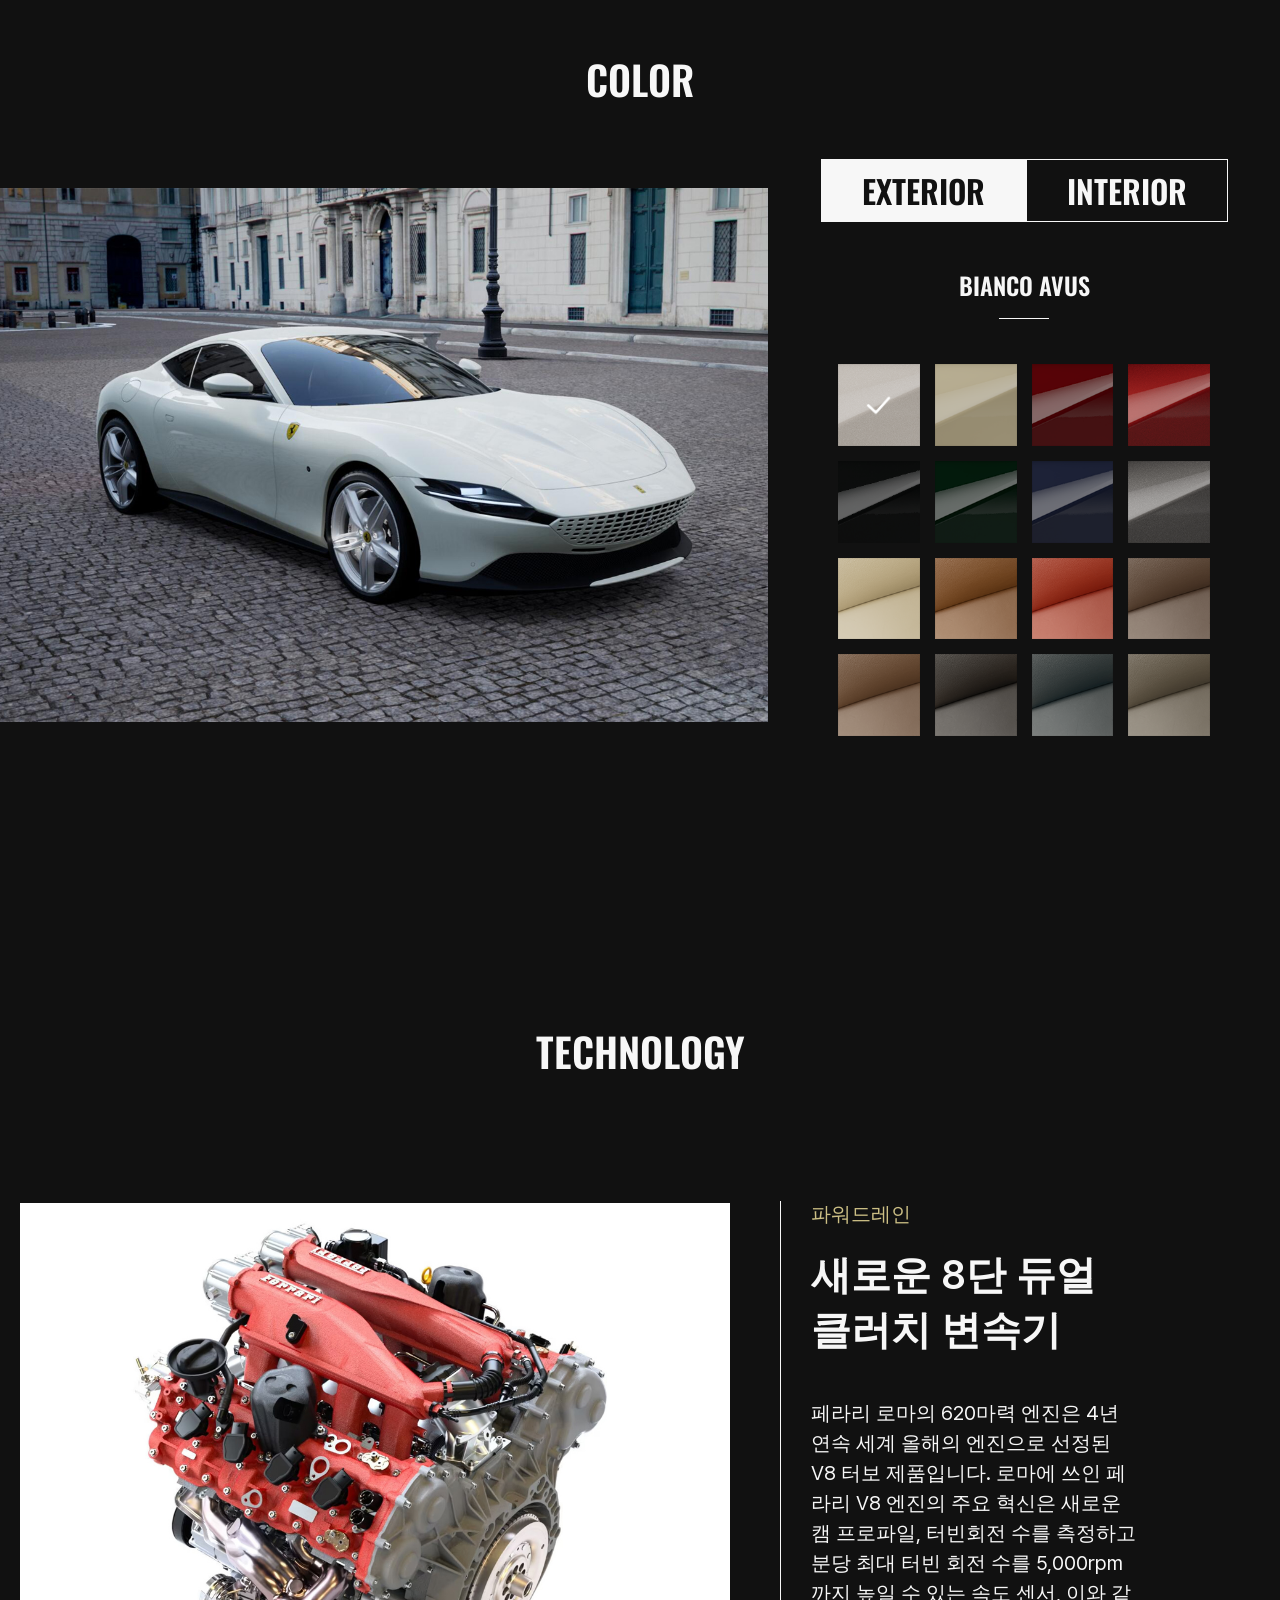
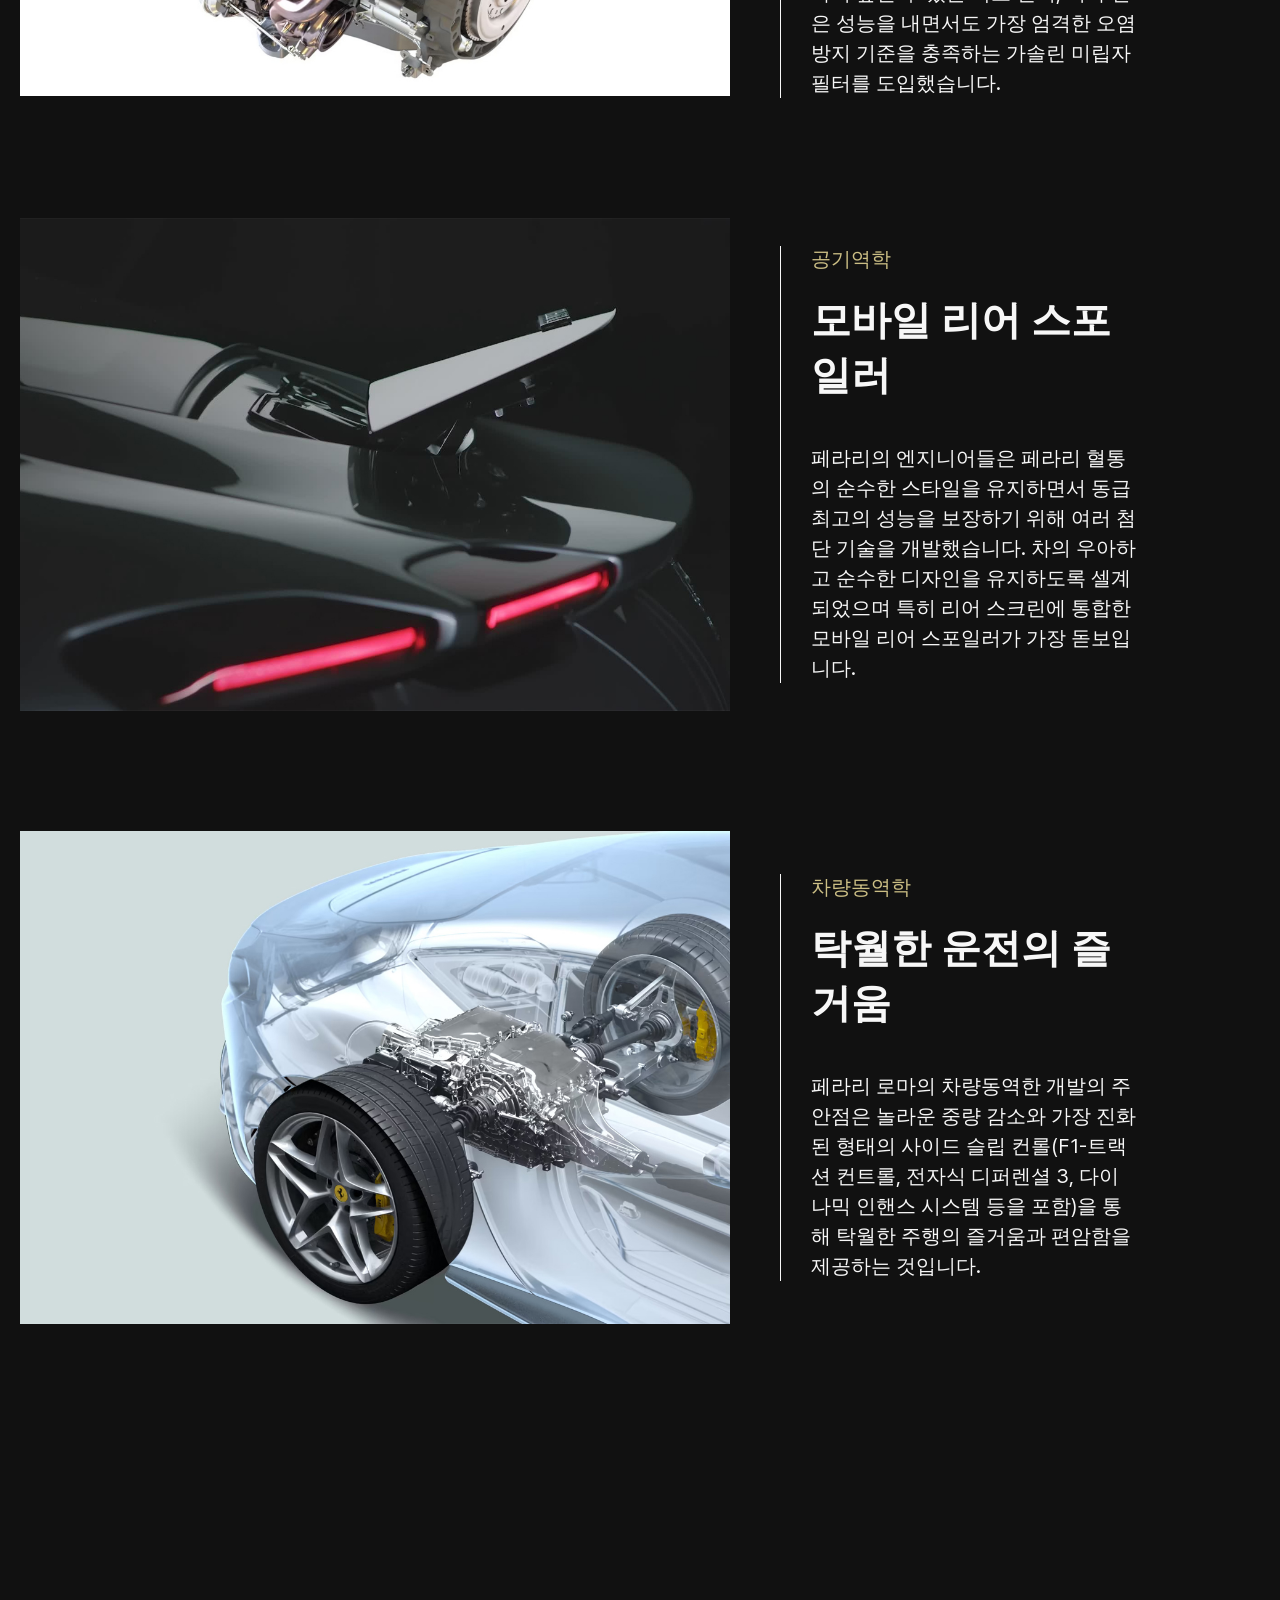
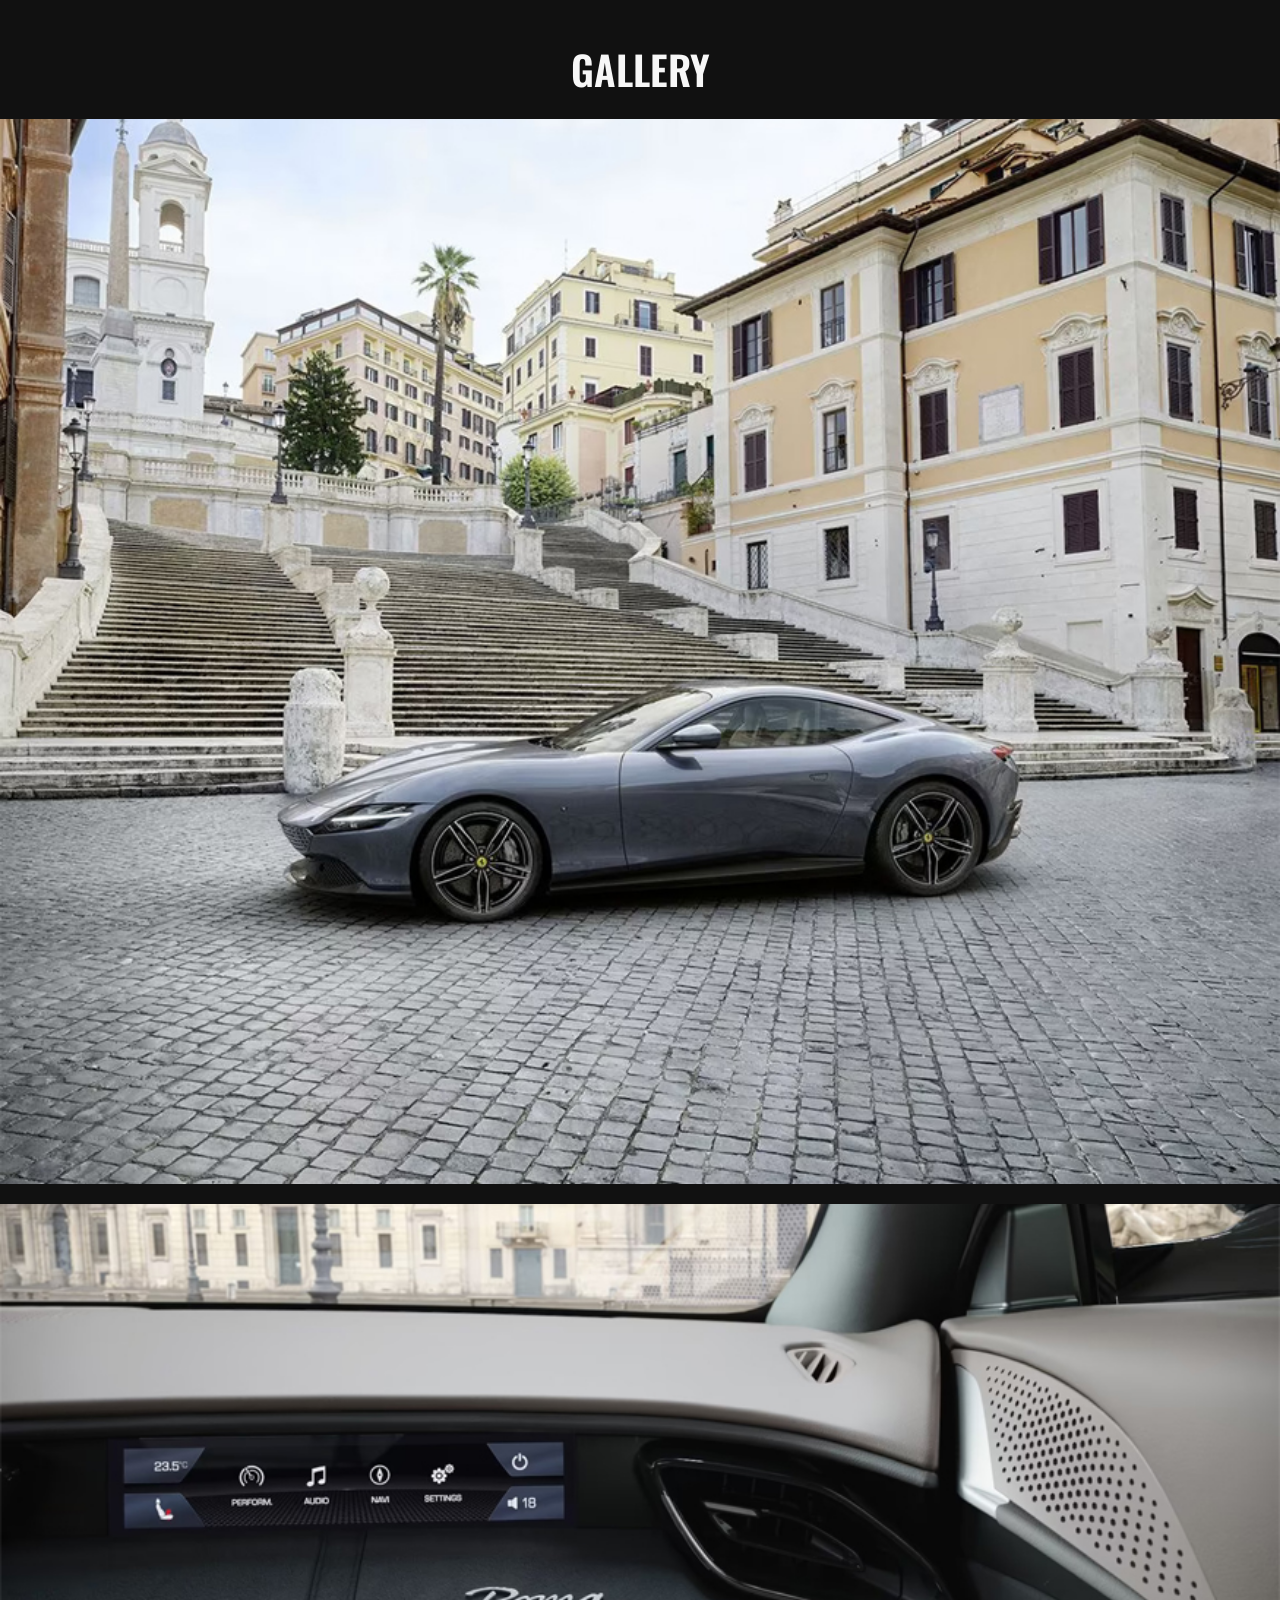
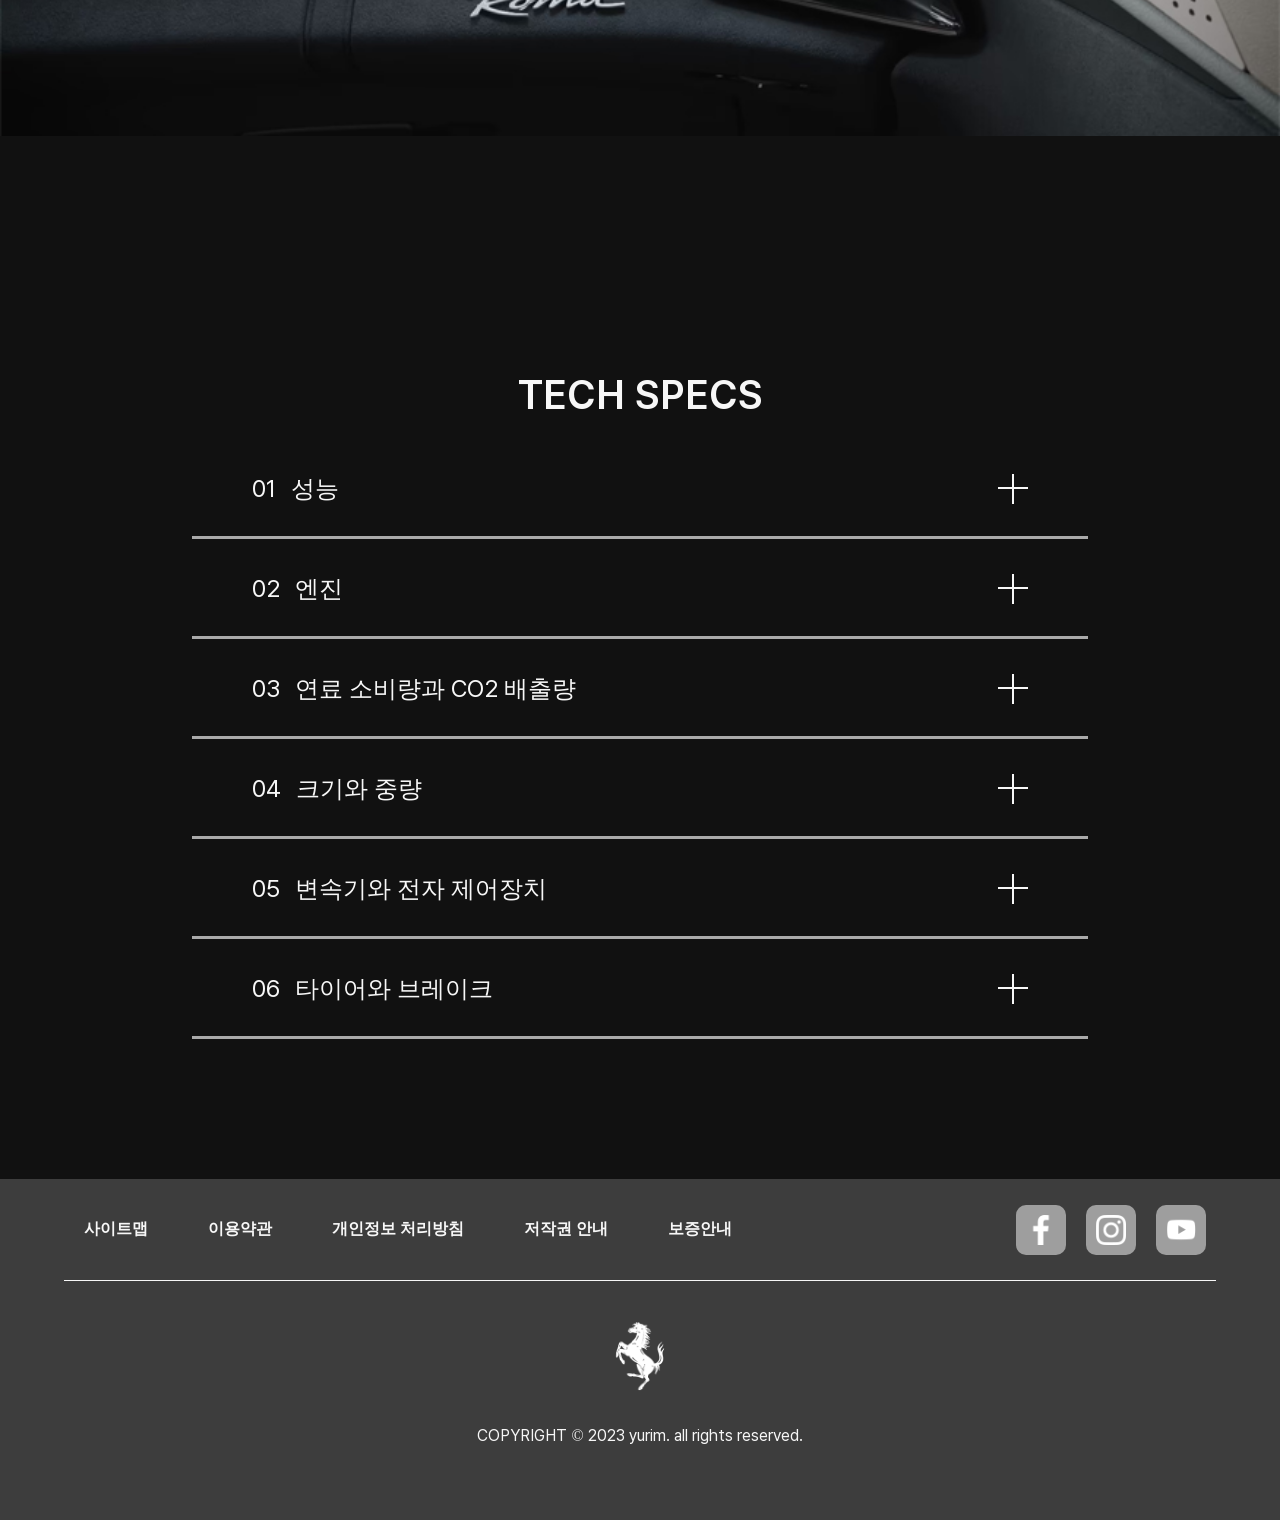
==== commit d216a810: "first commit" ====
--- a/index.html
+++ b/index.html
@@ -1,600 +1,622 @@
-<!DOCTYPE html>
-<html lang="ko">
-<head>
-    <meta charset="UTF-8">
-    <meta name="viewport" content="width=device-width, initial-scale=1.0">
-    <title>페라리 로마</title>
-
-    <link rel="stylesheet" href="css/style.css">
-
-    <!-- gsap -->
-    
-    
-    <script src="https://code.jquery.com/jquery-3.7.1.min.js" integrity="sha256-/JqT3SQfawRcv/BIHPThkBvs0OEvtFFmqPF/lYI/Cxo=" crossorigin="anonymous"></script>
-    
-    <script src="https://cdnjs.cloudflare.com/ajax/libs/gsap/3.12.2/gsap.min.js"></script>
-    <script src="https://cdnjs.cloudflare.com/ajax/libs/gsap/3.12.2/ScrollTrigger.min.js"></script>
-    
-    <link
-    rel="stylesheet"
-    href="https://cdn.jsdelivr.net/npm/swiper@11/swiper-bundle.min.css"
-    />
-    <script src="https://cdn.jsdelivr.net/npm/swiper@11/swiper-bundle.min.js"></script>
-
-    <link href="https://unpkg.com/aos@2.3.1/dist/aos.css" rel="stylesheet">
-    <script src="https://unpkg.com/aos@2.3.1/dist/aos.js"></script>
-
-    <script src="js/script.js"></script>
-
-</head>
-<body>
-    <div id="wrap">
-        <header>
-            <div class="h_wrap">
-                <h1><a href="#"><img src="imges/ferrari_logo_roma.png" alt="페라리 로마 로고"></a></h1>
-                
-                <button class="menu_btn">
-                    <span></span>
-                    <span></span>
-                    <span></span>
-                </button>
-                
-                <nav>
-                    <ul class="gnb">
-                        <li><a href="#performace"></a>PERFORMACE</li>
-                        <li><a href="#design"></a>DESIGN</li>
-                        <li><a href="#technology"></a>TECHNOLOGY</li>
-                        <li><a href="#gallery"></a>GALLERY</li>
-                        <li><a href="#specs"></a>TECH SPECS</li>
-                    </ul>
-                    <ul class="shop">
-                        <li><a href="#">견적문의</a></li>
-                        <li><a href="#">시승신청</a></li>
-                    </ul>
-                    <img src="imges/ferrari_logo_white.png" alt="페라리 로고">
-                </nav>
-                <!-- nav -->
-            </div>
-        </header>
-        <!-- header -->
-
-        <section id="intro">
-            <div class="video_wrap">
-                <video src="imges/main_video.mp4" muted autoplay loop poster="imges/main_video_poster.jpg">
-                    해당 확장자는 지원하지 않습니다.
-                </video>
-            </div>
-            <div class="bg_text">
-                LA<br>
-                NUOVA<br>
-                DOLCE<br>
-                VITA
-            </div>
-            <div class="i_text">
-                <div class="text t1 title">
-                    ROMA
-                </div>
-                <div class="text t2">
-                    시대를 초월한 우아함
-                </div>
-                <div class="text t3">
-                    1960년대의 로마,<br>
-                    평온하고 즐거운 삶을<br>
-                    현대적으로.<br>
-                </div>
-                <div class="text t4">
-                    세련된 비율.<br>
-                    시대를 초월한 디자인.<br>
-                    탁월한 성능과 핸들링.<br>
-                </div>
-            </div>
-
-        </section>
-        <!-- intro -->
-       
-
-        <section id="intro-fin">
-            <div class="if_wrap">
-                <div class="intro_img"></div>
-                <div class="if_text">
-                    <div class="t1">FERRARI</div>
-                    <div class="t2">ROMA</div>
-                </div>
-            </div>
-        </section>
-        <!-- intro-fin -->
-
-
-
-        <section id="performace">
-            <div class="swiper p_wrap">
-                <div class="swiper-wrapper">
-                    <div class="swiper-slide s1">
-                        <div class="logo">
-                            <img src="imges/ferrari_logo_black.png" alt="페라리 로고">
-                            <div class="logo_name">FERRARI ROMA</div>
-                        </div>
-                        <div class="number_container">
-                            <div class="number">620</div>
-                            <div class="unit">CV</div>
-                        </div>
-                        <div class="property">최대 마력</div>
-                    </div>
-                    <div class="swiper-slide s2">
-                        <div class="logo">
-                            <img src="imges/ferrari_logo_black.png" alt="페라리 로고">
-                            <div class="logo_name">FERRARI ROMA</div>
-                        </div>
-                        <div class="number_container">
-                            <div class="number">3.4</div>
-                            <div class="unit">SEC</div>
-                        </div>
-                        <div class="property">0-시속 100KM</div>
-                    </div>
-                    <div class="swiper-slide s3">
-                        <div class="logo">
-                            <img src="imges/ferrari_logo_black.png" alt="페라리 로고">
-                            <div class="logo_name">FERRARI ROMA</div>
-                        </div>
-                        <div class="number_container">
-                            <div class="number">320</div>
-                            <div class="unit">KM/H</div>
-                        </div>
-                        <div class="property">최고 속력</div>
-                    </div>
-                </div>
-
-                <div class="swiper-pagination"></div>
-                
-                <div class="swiper-button-prev"></div>
-                <div class="swiper-button-next"></div>
-                
-            </div>
-        </section>
-        <!-- performace -->
-
-
-        <section id="design">
-            <div id="exterior">
-                <div class="ed_wrap">
-                    <div class="ed_1">
-                        <img src="imges/exterior.jpg" alt="exterior_design">
-                        <h2>외부 디자인</h2>
-                        <h3>시대를 초월한 우아함</h3>
-                        <p>깔끔하고 순수한 페라리 로마의 디자인은 다양한 요소들을 완벽하게 공존할 수 있도록 페라리 스타일링 센터에서 디자인했습니다. 질서정연한 미니멀리즘을 강조하기 위해 불필요한 디테일은 모두 제거 되었습니다.</p>
-                    </div>
-                    <div class="design_swiper swiper">
-                        <div class="swiper-wrapper">
-                            <div class="swiper-slide"><img src="imges/exterior_1.jpg" alt="exterior_design_1"></div>
-                            <div class="swiper-slide"><img src="imges/exterior_2.jpg" alt="exterior_design_2"></div>
-                            <div class="swiper-slide"><img src="imges/exterior_3.jpg" alt="exterior_design_3"></div>
-                            <div class="swiper-slide"><img src="imges/exterior_4.jpg" alt="exterior_design_4"></div>
-                            <div class="swiper-slide"><img src="imges/exterior_5.jpg" alt="exterior_design_5"></div>
-                            <div class="swiper-slide"><img src="imges/exterior_6.jpg" alt="exterior_design_6"></div>
-                            <div class="swiper-slide"><img src="imges/exterior_7.jpg" alt="exterior_design_7"></div>
-                            <div class="swiper-slide"><img src="imges/exterior_8.jpg" alt="exterior_design_8"></div>
-                            <div class="swiper-slide"><img src="imges/exterior_9.jpg" alt="exterior_design_9"></div>
-                        </div>
-                        <div class="swiper-scrollbar"></div>
-                    </div>
-                </div>
-            </div>
-            <!-- exterior -->
-
-            <div id="view">
-                <h2>exterior view</h2>
-                <div class="v_wrap">
-                    <img src="imges/view/Roma_0.jpg" alt="view_img" id="view_img" draggable="false">
-                </div>
-                <div class="v_cover">
-                    <img src="imges/360-degree.png" alt="360-degree">
-                </div>
-            </div>
-            <!-- 3dview -->
-
-            <div id="interior">
-                <div class="id_wrap">
-                    <div class="id_1">
-                        <img src="imges/interior.jpg" alt="interior">
-                        <h2>내부 디자인</h2>
-                        <h3>유연한 대칭구조</h3>
-                        <p>양감을 줄이고 스트랩으로 주변을 강조해 만들어진 두 개의 운전석은 대시보드에서 시작해 뒷좌석까지 감싸듯 이어지는 형태로, 대시보드, 도어, 뒷좌석 및 센터 터널을 유기적으로 통합합니다.</p>
-                    </div>
-                    <div class="design_swiper swiper">
-                        <div class="swiper-wrapper">
-                            <div class="swiper-slide"><img src="imges/interior_1.jpg" alt="interior_design_1"></div>
-                            <div class="swiper-slide"><img src="imges/interior_2.jpg" alt="interior_design_2"></div>
-                            <div class="swiper-slide"><img src="imges/interior_3.jpg" alt="interior_design_3"></div>
-                            <div class="swiper-slide"><img src="imges/interior_4.jpg" alt="interior_design_4"></div>
-                            <div class="swiper-slide"><img src="imges/interior_5.jpg" alt="interior_design_5"></div>
-                            <div class="swiper-slide"><img src="imges/interior_6.jpg" alt="interior_design_6"></div>
-                        </div>
-                        <div class="swiper-scrollbar"></div>
-                    </div>
-                </div>
-            </div>
-            <!-- interior -->
-
-            <div id="color">
-                <div class="cd_wrap">
-                    <h2>car color</h2>
-                    <div class="cd_img">
-                        <img src="imges/color/exterior/color_exterior1.jpg" alt="color_exterior_img">
-                    </div>
-                    <div class="cd_btn">
-                        <button class="active">EXTERIOR</button>
-                        <button>INTERIOR</button>
-                    </div>
-                    <div class="cd_name">
-                        <div>BIANCO AVUS</div>
-                    </div>
-                    <div class="cd_palette">
-                        <div class="cd_pal_ex palette">
-                            <button class="active"><img src="imges/color/palette/pallette_ex_1.png" alt="palette_1"></button>
-                            <button><img src="imges/color/palette/pallette_ex_2.png" alt="palette_2"></button>
-                            <button><img src="imges/color/palette/pallette_ex_3.png" alt="palette_3"></button>
-                            <button><img src="imges/color/palette/pallette_ex_4.png" alt="palette_4"></button>
-                            <button><img src="imges/color/palette/pallette_ex_5.png" alt="palette_5"></button>
-                            <button><img src="imges/color/palette/pallette_ex_6.png" alt="palette_6"></button>
-                            <button><img src="imges/color/palette/pallette_ex_7.png" alt="palette_7"></button>
-                            <button><img src="imges/color/palette/pallette_ex_8.png" alt="palette_8"></button>
-                        </div>
-                        <div class="cd_pal_in palette">
-                            <button><img src="imges/color/palette/pallette_in_1.png" alt="palette_1"></button>
-                            <button><img src="imges/color/palette/pallette_in_2.png" alt="palette_2"></button>
-                            <button><img src="imges/color/palette/pallette_in_3.png" alt="palette_3"></button>
-                            <button><img src="imges/color/palette/pallette_in_4.png" alt="palette_4"></button>
-                            <button><img src="imges/color/palette/pallette_in_5.png" alt="palette_5"></button>
-                            <button><img src="imges/color/palette/pallette_in_6.png" alt="palette_6"></button>
-                            <button><img src="imges/color/palette/pallette_in_7.png" alt="palette_7"></button>
-                            <button><img src="imges/color/palette/pallette_in_8.png" alt="palette_8"></button>
-                        </div>
-                    </div>
-                </div>
-            </div>
-            <!-- color -->
-        </section>
-        <!-- design -->
-
-        <section id="technology">
-            <div class="t_wrap">
-                <h2>TECHNOLOGY</h2>
-                <div class="t_con t1" id="ani_wrap_1">
-                    <div><img src="imges/tech1.jpg" alt="파워드레인"></div>
-                    <h2 class="ani_h2">파워드레인</h2>
-                    <h3 class="ani_h3">새로운 8단 듀얼 클러치 변속기</h3>
-                    <p class="ani_p">페라리 로마의 620마력 엔진은 4년 연속 세계 올해의 엔진으로 선정된 V8 터보 제품입니다. 로마에 쓰인 페라리 V8 엔진의 주요 혁신은 새로운 캠 프로파일, 터빈회전 수를 측정하고 분당 최대 터빈 회전 수를 5,000rpm까지 높일 수 있는 속도 센서, 이와 같은 성능을 내면서도 가장 엄격한 오염 방지 기준을 충족하는 가솔린 미립자 필터를 도입했습니다.</p>
-                </div>
-                <div class="t_con t2"  id="ani_wrap_2">
-                    <div><img src="imges/tech2.jpg" alt="파워드레인"></div>
-                    <h2 class="ani_h2">공기역학</h2>
-                    <h3 class="ani_h3">모바일 리어 스포일러</h3>
-                    <p class="ani_p">페라리의 엔지니어들은 페라리 혈통의 순수한 스타일을 유지하면서 동급 최고의 성능을 보장하기 위해 여러 첨단 기술을 개발했습니다. 차의 우아하고 순수한 디자인을 유지하도록 셀계되었으며 특히 리어 스크린에 통합한 모바일 리어 스포일러가 가장 돋보입니다.</p>
-                </div>
-                <div class="t_con t3"  id="ani_wrap_3">
-                    <div><img src="imges/tech3.jpg" alt="파워드레인"></div>
-                    <h2 class="ani_h2">차량동역학</h2>
-                    <h3 class="ani_h3">탁월한 운전의 즐거움</h3>
-                    <p class="ani_p">페라리 로마의 차량동역한 개발의 주안점은 놀라운 중량 감소와 가장 진화된 형태의 사이드 슬립 컨롤(F1-트랙션 컨트롤, 전자식 디퍼렌셜 3, 다이나믹 인핸스 시스템 등을 포함)을 통해 탁월한 주행의 즐거움과 편암함을 제공하는 것입니다.</p>
-                </div>
-            </div>  
-        </section>
-        <!-- technology -->
-
-        <section id="gallery">
-            <div class="g_wrap">
-                <h2>GALLERY</h2>
-                <div class="swiper">
-                    <div class="swiper-wrapper">
-                        <div class="swiper-slide g1">
-                            <img src="imges/gallery_1.jpg" alt="glalery_1">
-                            <img src="imges/gallery_2.jpg" alt="glalery_2">
-                        </div>
-                        <div class="swiper-slide g2">
-                            <img src="imges/gallery_3.jpg" alt="glalery_3">
-                            <img src="imges/gallery_4.jpg" alt="glalery_4">
-                        </div>
-                        <div class="swiper-slide g3">
-                            <img src="imges/gallery_5.jpg" alt="glalery_5">
-                            <img src="imges/gallery_6.jpg" alt="glalery_6">
-                        </div>
-                    </div>
-                    <div class="swiper-scrollbar"></div>
-                </div>
-            </div>
-            <div class="g_pop">
-                <div class="pop_img">
-                    <img src="" alt="팝업이미지">
-                </div>
-                <div class="close_btn">
-                    <img src="imges/close.png" alt="닫기버튼">
-                </div>
-            </div>
-        </section>
-        <!-- gallery -->
-
-        <section id="specs">
-            <div class="s_wrap">
-                <h2>TECH SPECS</h2>
-                <div class="spc">
-                    <div class="s_con s1">
-                        <div class="head">
-                            <div class="number">01</div>
-                            <div class="title">성능</div>
-                            <div class="btn">
-                                <span></span>
-                                <span></span>
-                            </div>
-                        </div>
-                        <div class="content">
-                            <div class="con">
-                                <div class="left">3.4초</div>
-                                <div class="right">0-시속 100km</div>
-                            </div>
-                            <div class="con">
-                                <div class="left">9.3초</div>
-                                <div class="right">0-시속 200km</div>
-                            </div>
-                            <div class="con">
-                                <div class="left">320km/h</div>
-                                <div class="right">최고속도</div>
-                            </div>
-                        </div>
-                    </div>
-                    <div class="s_con s2">
-                        <div class="head">
-                            <div class="number">02</div>
-                            <div class="title">엔진</div>
-                            <div class="btn">
-                                <span></span>
-                                <span></span>
-                            </div>
-                        </div>
-                        <div class="content">
-                            <div class="con">
-                                <div class="left">V8 - 90°</div>
-                                <div class="right">타입</div>
-                            </div>
-                            <div class="con">
-                                <div class="left">3,855cc</div>
-                                <div class="right">총 배기량</div>
-                            </div>
-                            <div class="con">
-                                <div class="left">620 마력</div>
-                                <div class="right">최고출력</div>
-                            </div>
-                            <div class="con">
-                                <div class="left">86.5 x 82mm</div>
-                                <div class="right">보어 및 스트로크</div>
-                            </div>
-                            <div class="con">
-                                <div class="left">3000 ~ 5750rpm</div>
-                                <div class="right">최대토크</div>
-                            </div>
-                            <div class="con">
-                                <div class="left">7500rpm</div>
-                                <div class="right">최대 엔진회전수</div>
-                            </div>
-                            <div class="con">
-                                <div class="left">9.45:1</div>
-                                <div class="right">압축비</div>
-                            </div>
-                        </div>
-                    </div>
-                    <div class="s_con s3">
-                        <div class="head">
-                            <div class="number">03</div>
-                            <div class="title">연료 소비량과 CO2 배출량</div>
-                            <div class="btn">
-                                <span></span>
-                                <span></span>
-                            </div>
-                        </div>
-                        <div class="content">
-                            <div class="section">
-                                <div class="sub_title">연료 소비량</div>
-                                <div class="con">
-                                    <div class="left">17.8l / 100km</div>
-                                    <div class="right">저속</div>
-                                </div>
-                                <div class="con">
-                                    <div class="left">10.8l / 100km</div>
-                                    <div class="right">중속</div>
-                                </div>
-                                <div class="con">
-                                    <div class="left">9.7L / 100km</div>
-                                    <div class="right">고속</div>
-                                </div>
-                                <div class="con">
-                                    <div class="left">10.3L / 100km</div>
-                                    <div class="right">초고속</div>
-                                </div>
-                                <div class="con">
-                                    <div class="left">11.2L / 100km</div>
-                                    <div class="right">복합</div>
-                                </div>
-                            </div>
-                            <div class="section">
-                                <div class="sub_title">CO2 배출량</div>
-                                <div class="con">
-                                    <div class="left">404G/km</div>
-                                    <div class="right">저속</div>
-                                </div>
-                                <div class="con">
-                                    <div class="left">246G/km</div>
-                                    <div class="right">중속</div>
-                                </div>
-                                <div class="con">
-                                    <div class="left">220G/km</div>
-                                    <div class="right">고속</div>
-                                </div>
-                                <div class="con">
-                                    <div class="left">235G/km</div>
-                                    <div class="right">초고속</div>
-                                </div>
-                                <div class="con">
-                                    <div class="left">255G/km</div>
-                                    <div class="right">복합</div>
-                                </div>
-                            </div>
-                        </div>
-
-                    </div>
-                    <div class="s_con s4">
-                        <div class="head">
-                            <div class="number">04</div>
-                            <div class="title">크기와 중량</div>
-                            <div class="btn">
-                                <span></span>
-                                <span></span>
-                            </div>
-                        </div>
-                        <div class="content">
-                            <div class="con">
-                                <div class="left">4,656mm</div>
-                                <div class="right">길이</div>
-                            </div>
-                            <div class="con">
-                                <div class="left">1,974mm</div>
-                                <div class="right">너비</div>
-                            </div>
-                            <div class="con">
-                                <div class="left">1,301mm</div>
-                                <div class="right">높이</div>
-                            </div>
-                            <div class="con">
-                                <div class="left">1,472kg</div>
-                                <div class="right">건조중량</div>
-                            </div>
-                            <div class="con">
-                                <div class="left">2,670mm</div>
-                                <div class="right">휠베이스</div>
-                            </div>
-                            <div class="con">
-                                <div class="left">1,652mm</div>
-                                <div class="right">앞 트랙</div>
-                            </div>
-                            <div class="con">
-                                <div class="left">1,679mm</div>
-                                <div class="right">뒤 트랙</div>
-                            </div>
-                            <div class="con">
-                                <div class="left">1,570kg</div>
-                                <div class="right">전비 중량</div>
-                            </div>
-                            <div class="con">
-                                <div class="left">앞 50% – 뒤 50%</div>
-                                <div class="right">무게배분</div>
-                            </div>
-                            <div class="con">
-                                <div class="left">2.37kg/마력</div>
-                                <div class="right">건조중량/출력</div>
-                            </div>
-                        </div>
-                    </div>
-                    <div class="s_con s5">
-                        <div class="head">
-                            <div class="number">05</div>
-                            <div class="title">변속기와 전자 제어장치</div>
-                            <div class="btn">
-                                <span></span>
-                                <span></span>
-                            </div>
-                        </div>
-                        <div class="content">
-                            <div class="con">
-                                <div class="left">F1 듀얼클러치</div>
-                                <div class="right">8단</div>
-                            </div>
-                            <div class="con">
-                                <div class="left">SSC 6.0</div>
-                                <div class="right">사이드슬립</div>
-                            </div>
-                            <div class="con">
-                                <div class="one">EPS</div>
-                            </div>
-                            <div class="con">
-                                <div class="one">VDC</div>
-                            </div>
-                            <div class="con">
-                                <div class="one">EBD 포함 ABS </div>
-                            </div>
-                            <div class="con">
-                                <div class="one">F1-TCS</div>
-                            </div>
-                            <div class="con">
-                                <div class="one">E-Diff3</div>
-                            </div>
-                            <div class="con">
-                                <div class="one">SSC 6.0</div>
-                            </div>
-                        </div>
-                    </div>
-                    <div class="s_con s6">
-                        <div class="head">
-                            <div class="number">06</div>
-                            <div class="title">타이어와 브레이크</div>
-                            <div class="btn">
-                                <span></span>
-                                <span></span>
-                            </div>
-                        </div>
-                        <div class="content">
-                            <div class="section">
-                                <div class="sub_title">타이어</div>
-                                <div class="con">
-                                    <div class="left">245/35 ZR20</div>
-                                    <div class="right">앞</div>
-                                </div>
-                                <div class="con">
-                                    <div class="left">285/35 ZR20</div>
-                                    <div class="right">뒤</div>
-                                </div>
-                            </div>
-                            <div class="section">
-                                <div class="sub_title">브레이크</div>
-                                <div class="con">
-                                    <div class="left">390mm x 34mm</div>
-                                    <div class="right">앞</div>
-                                </div>
-                                <div class="con">
-                                    <div class="left">360mm x 32mm</div>
-                                    <div class="right">뒤</div>
-                                </div>
-                            </div>
-                        </div>
-                    </div>
-
-                </div>
-            </div>
-        </section>
-        <!-- specs -->
-        <footer>
-            <div class="f_wrap">
-                <div class="footer_menu">
-                    <ul>
-                        <li><a href="#none">사이트맵</a></li>
-                        <li><a href="#none">이용약관</a></li>
-                        <li><a href="#none">개인정보 처리방침</a></li>
-                        <li><a href="#none">저작권 안내</a></li>
-                        <li><a href="#none">보증안내</a></li>
-                    </ul>
-                </div>
-                <div class="sns">
-                    <ul>
-                        <li><a href="#none"><img src="imges/sns_facebook.png" alt="sns_facebook"></a></li>
-                        <li><a href="#none"><img src="imges/sns_instagram.png" alt="sns_instagram"></a></li>
-                        <li><a href="#none"><img src="imges/sns_youtube.png" alt="sns_youtube"></a></li>
-                    </ul>
-                </div>
-                <div class="f_logo">
-                    <a href="#none"><img src="imges/ferrari_logo_white.png" alt="페라리홈페이지"></a>
-                </div>
-                <div class="COPYRIGHT">COPYRIGHT &COPY; 2023 yurim. all rights reserved.</div>
-            </div>
-        </footer>
-        <!-- footer -->
-
-    </div>
-</body>
+<!DOCTYPE html>
+<html lang="ko">
+<head>
+    <meta charset="UTF-8">
+    <meta name="viewport" content="width=device-width, initial-scale=1.0">
+    <title>페라리 로마</title>
+
+    <link rel="stylesheet" href="css/style.css">
+
+    <!-- gsap -->
+    
+    
+    <script src="https://code.jquery.com/jquery-3.7.1.min.js" integrity="sha256-/JqT3SQfawRcv/BIHPThkBvs0OEvtFFmqPF/lYI/Cxo=" crossorigin="anonymous"></script>
+    
+    <script src="https://cdnjs.cloudflare.com/ajax/libs/gsap/3.12.2/gsap.min.js"></script>
+    <script src="https://cdnjs.cloudflare.com/ajax/libs/gsap/3.12.2/ScrollTrigger.min.js"></script>
+    
+    <link
+    rel="stylesheet"
+    href="https://cdn.jsdelivr.net/npm/swiper@11/swiper-bundle.min.css"
+    />
+    <script src="https://cdn.jsdelivr.net/npm/swiper@11/swiper-bundle.min.js"></script>
+
+    <link href="https://unpkg.com/aos@2.3.1/dist/aos.css" rel="stylesheet">
+    <script src="https://unpkg.com/aos@2.3.1/dist/aos.js"></script>
+
+    <script src="js/script.js"></script>
+
+</head>
+<body>
+    <div id="wrap">
+        <header>
+            <div class="h_wrap">
+                <h1><a href="#"><img src="imges/ferrari_logo_roma.png" alt="페라리 로마 로고"></a></h1>
+                
+                <button class="menu_btn">
+                    <span></span>
+                    <span></span>
+                    <span></span>
+                </button>
+                
+                <nav>
+                    <ul class="gnb">
+                        <li><a href="#performace">PERFORMACE</a></li>
+                        <li><a href="#design">DESIGN</a></li>
+                        <li><a href="#technology">TECHNOLOGY</a></li>
+                        <li><a href="#gallery">GALLERY</a></li>
+                        <li><a href="#specs">TECH SPECS</a></li>
+                    </ul>
+                    <ul class="shop">
+                        <li><a href="#">견적문의</a></li>
+                        <li><a href="#">시승신청</a></li>
+                    </ul>
+                    <img src="imges/ferrari_logo_white.png" alt="페라리 로고">
+                </nav>
+                <!-- nav -->
+            </div>
+        </header>
+        <!-- header -->
+
+        <section id="intro">
+            <div class="video_wrap">
+                <video src="imges/main_video.mp4" muted autoplay loop poster="imges/main_video_poster.jpg">
+                    해당 확장자는 지원하지 않습니다.
+                </video>
+            </div>
+            <div class="bg_text">   
+                LA<br>
+                NUOVA<br>
+                DOLCE<br>
+                VITA
+            </div>
+            <div class="i_text">
+                <div class="text t1 title">
+                    ROMA
+                </div>
+                <div class="text t2">
+                    시대를 초월한 우아함
+                </div>
+                <div class="text t3">
+                    1960년대의 로마,<br>
+                    평온하고 즐거운 삶을<br>
+                    현대적으로.<br>
+                </div>
+                <div class="text t4">
+                    세련된 비율.<br>
+                    시대를 초월한 디자인.<br>
+                    탁월한 성능과 핸들링.<br>
+                </div>
+            </div>
+
+        </section>
+        <!-- intro -->
+       
+
+        <section id="intro-fin">
+            <div class="if_wrap">
+                <div class="intro_img"></div>
+                <div class="if_text">
+                    <div class="t1">FERRARI</div>
+                    <div class="t2">ROMA</div>
+                </div>
+            </div>
+        </section>
+        <!-- intro-fin -->
+
+
+
+        <section id="performace">
+            <div class="swiper p_wrap">
+                <h2>PERFORMACE</h2>
+                <div class="swiper-wrapper">
+                    <div class="swiper-slide s1">
+                        <div class="logo">
+                            <img src="imges/ferrari_logo_black.png" alt="페라리 로고">
+                            <div class="logo_name">FERRARI ROMA</div>
+                        </div>
+                        <div class="number_container">
+                            <div class="number">620</div>
+                            <div class="unit">CV</div>
+                        </div>
+                        <div class="property">최대 마력</div>
+                    </div>
+                    <div class="swiper-slide s2">
+                        <div class="logo">
+                            <img src="imges/ferrari_logo_black.png" alt="페라리 로고">
+                            <div class="logo_name">FERRARI ROMA</div>
+                        </div>
+                        <div class="number_container">
+                            <div class="number">3.4</div>
+                            <div class="unit">SEC</div>
+                        </div>
+                        <div class="property">0-시속 100KM</div>
+                    </div>
+                    <div class="swiper-slide s3">
+                        <div class="logo">
+                            <img src="imges/ferrari_logo_black.png" alt="페라리 로고">
+                            <div class="logo_name">FERRARI ROMA</div>
+                        </div>
+                        <div class="number_container">
+                            <div class="number">320</div>
+                            <div class="unit">KM/H</div>
+                        </div>
+                        <div class="property">최고 속력</div>
+                    </div>
+                </div>
+
+                <div class="swiper-pagination"></div>
+                
+                <div class="swiper-button-prev"></div>
+                <div class="swiper-button-next"></div>
+                
+            </div>
+        </section>
+        <!-- performace -->
+
+
+        <section id="design">
+            <div id="exterior">
+                <div class="ed_wrap">
+                    <div class="ed_1">
+                        <img src="imges/exterior.jpg" alt="exterior_design">
+                        <div class="letter">
+                            <h2>외부 디자인</h2>
+                            <h3>시대를 초월한 우아함</h3>
+                            <p>깔끔하고 순수한 페라리 로마의 디자인은 다양한 요소들을 완벽하게 공존할 수 있도록 페라리 스타일링 센터에서 디자인했습니다. 질서정연한 미니멀리즘을 강조하기 위해 불필요한 디테일은 모두 제거 되었습니다.</p>
+                        </div>
+                    </div>
+                    <div class="design_swiper swiper">
+                        <div class="swiper-wrapper">
+                            <div class="swiper-slide"><img src="imges/exterior_1.jpg" alt="exterior_design_1"></div>
+                            <div class="swiper-slide"><img src="imges/exterior_2.jpg" alt="exterior_design_2"></div>
+                            <div class="swiper-slide"><img src="imges/exterior_3.jpg" alt="exterior_design_3"></div>
+                            <div class="swiper-slide"><img src="imges/exterior_4.jpg" alt="exterior_design_4"></div>
+                            <div class="swiper-slide"><img src="imges/exterior_5.jpg" alt="exterior_design_5"></div>
+                            <div class="swiper-slide"><img src="imges/exterior_6.jpg" alt="exterior_design_6"></div>
+                            <div class="swiper-slide"><img src="imges/exterior_7.jpg" alt="exterior_design_7"></div>
+                            <div class="swiper-slide"><img src="imges/exterior_8.jpg" alt="exterior_design_8"></div>
+                            <div class="swiper-slide"><img src="imges/exterior_9.jpg" alt="exterior_design_9"></div>
+                        </div>
+                        <div class="swiper-scrollbar"></div>
+                    </div>
+                </div>
+            </div>
+            <!-- exterior -->
+
+            <div id="view">
+                <h2>VIEW</h2>
+                <div class="v_wrap">
+                    <div class="v_img">
+                        <img src="imges/view/Roma_0.jpg" alt="view_img" id="view_img" draggable="false">
+                    </div>
+                    <div class="v_cover">
+                        <div class="v_btn">
+                            <img src="imges/360-degree.png" alt="360-degree">
+                        </div>
+                        <span>클릭하여 둘러보기</span>
+                    </div>
+                </div>
+            </div>
+            <!-- 3dview -->
+
+            <div id="interior">
+                <div class="id_wrap">
+                    <div class="id_1">
+                        <img src="imges/interior.jpg" alt="interior">
+                        <div class="letter">
+                            <h2>내부 디자인</h2>
+                            <h3>유연한 대칭구조</h3>
+                            <p>양감을 줄이고 스트랩으로 주변을 강조해 만들어진 두 개의 운전석은 대시보드에서 시작해 뒷좌석까지 감싸듯 이어지는 형태로, 대시보드, 도어, 뒷좌석 및 센터 터널을 유기적으로 통합합니다.</p>
+                        </div>
+                    </div>
+                    <div class="design_swiper swiper">
+                        <div class="swiper-wrapper">
+                            <div class="swiper-slide"><img src="imges/interior_1.jpg" alt="interior_design_1"></div>
+                            <div class="swiper-slide"><img src="imges/interior_2.jpg" alt="interior_design_2"></div>
+                            <div class="swiper-slide"><img src="imges/interior_3.jpg" alt="interior_design_3"></div>
+                            <div class="swiper-slide"><img src="imges/interior_4.jpg" alt="interior_design_4"></div>
+                            <div class="swiper-slide"><img src="imges/interior_5.jpg" alt="interior_design_5"></div>
+                            <div class="swiper-slide"><img src="imges/interior_6.jpg" alt="interior_design_6"></div>
+                        </div>
+                        <div class="swiper-scrollbar"></div>
+                    </div>
+                </div>
+            </div>
+            <!-- interior -->
+
+            <div id="color">
+                <div class="cd_wrap">
+                    <h2>COLOR</h2>
+                    <div class="cd_con">
+                        <div class="cd_img">
+                            <img src="imges/color/exterior/color_exterior1.jpg" alt="color_exterior_img">
+                        </div>
+                        <div class="cd_pal">
+                            <div class="cd_btn">
+                                <button class="active">EXTERIOR</button>
+                                <button>INTERIOR</button>
+                            </div>
+                            <div class="cd_name">
+                                <div>BIANCO AVUS</div>
+                            </div>
+                            <div class="cd_palette">
+                                <div class="cd_pal_ex palette">
+                                    <button class="active"><img src="imges/color/palette/pallette_ex_1.png" alt="palette_1"></button>
+                                    <button><img src="imges/color/palette/pallette_ex_2.png" alt="palette_2"></button>
+                                    <button><img src="imges/color/palette/pallette_ex_3.png" alt="palette_3"></button>
+                                    <button><img src="imges/color/palette/pallette_ex_4.png" alt="palette_4"></button>
+                                    <button><img src="imges/color/palette/pallette_ex_5.png" alt="palette_5"></button>
+                                    <button><img src="imges/color/palette/pallette_ex_6.png" alt="palette_6"></button>
+                                    <button><img src="imges/color/palette/pallette_ex_7.png" alt="palette_7"></button>
+                                    <button><img src="imges/color/palette/pallette_ex_8.png" alt="palette_8"></button>
+                                </div>
+                                <div class="cd_pal_in palette">
+                                    <button><img src="imges/color/palette/pallette_in_1.png" alt="palette_1"></button>
+                                    <button><img src="imges/color/palette/pallette_in_2.png" alt="palette_2"></button>
+                                    <button><img src="imges/color/palette/pallette_in_3.png" alt="palette_3"></button>
+                                    <button><img src="imges/color/palette/pallette_in_4.png" alt="palette_4"></button>
+                                    <button><img src="imges/color/palette/pallette_in_5.png" alt="palette_5"></button>
+                                    <button><img src="imges/color/palette/pallette_in_6.png" alt="palette_6"></button>
+                                    <button><img src="imges/color/palette/pallette_in_7.png" alt="palette_7"></button>
+                                    <button><img src="imges/color/palette/pallette_in_8.png" alt="palette_8"></button>
+                                </div>
+                            </div>
+                        </div>
+                    </div>    
+                </div>
+            </div>
+            <!-- color -->
+        </section>
+        <!-- design -->
+
+        <section id="technology">
+            <div class="t_wrap">
+                <h2>TECHNOLOGY</h2>
+                <div class="t_con t1" id="ani_wrap_1">
+                    <div class="t_img"><img src="imges/tech1.jpg" alt="파워드레인"></div>
+                    <div class="letter">
+                        <h2 class="ani_h2">파워드레인</h2>
+                        <h3 class="ani_h3">새로운 8단 듀얼 클러치 변속기</h3>
+                        <p class="ani_p">페라리 로마의 620마력 엔진은 4년 연속 세계 올해의 엔진으로 선정된 V8 터보 제품입니다. 로마에 쓰인 페라리 V8 엔진의 주요 혁신은 새로운 캠 프로파일, 터빈회전 수를 측정하고 분당 최대 터빈 회전 수를 5,000rpm까지 높일 수 있는 속도 센서, 이와 같은 성능을 내면서도 가장 엄격한 오염 방지 기준을 충족하는 가솔린 미립자 필터를 도입했습니다.</p>
+                    </div>
+                </div>
+                <div class="t_con t2"  id="ani_wrap_2">
+                    <div class="t_img"><img src="imges/tech2.jpg" alt="파워드레인"></div>
+                    <div class="letter">   
+                        <h2 class="ani_h2">공기역학</h2>
+                        <h3 class="ani_h3">모바일 리어 스포일러</h3>
+                        <p class="ani_p">페라리의 엔지니어들은 페라리 혈통의 순수한 스타일을 유지하면서 동급 최고의 성능을 보장하기 위해 여러 첨단 기술을 개발했습니다. 차의 우아하고 순수한 디자인을 유지하도록 셀계되었으며 특히 리어 스크린에 통합한 모바일 리어 스포일러가 가장 돋보입니다.</p>
+                    </div>    
+                </div>
+                <div class="t_con t3"  id="ani_wrap_3">
+                    <div class="t_img"><img src="imges/tech3.jpg" alt="파워드레인"></div>
+                    <div class="letter">
+                        <h2 class="ani_h2">차량동역학</h2>
+                        <h3 class="ani_h3">탁월한 운전의 즐거움</h3>
+                        <p class="ani_p">페라리 로마의 차량동역한 개발의 주안점은 놀라운 중량 감소와 가장 진화된 형태의 사이드 슬립 컨롤(F1-트랙션 컨트롤, 전자식 디퍼렌셜 3, 다이나믹 인핸스 시스템 등을 포함)을 통해 탁월한 주행의 즐거움과 편암함을 제공하는 것입니다.</p>
+                    </div>
+                </div>
+            </div>  
+        </section>
+        <!-- technology -->
+
+        <section id="gallery">
+            <div class="g_wrap">
+                <h2>GALLERY</h2>
+                <div class="swiper">
+                    <div class="swiper-wrapper">
+                        <div class="swiper-slide g1">
+                            <img src="imges/gallery_1.jpg" alt="glalery_1">
+                            <img src="imges/gallery_2.jpg" alt="glalery_2">
+                        </div>
+                        <div class="swiper-slide g2">
+                            <img src="imges/gallery_3.jpg" alt="glalery_3">
+                            <img src="imges/gallery_4.jpg" alt="glalery_4">
+                        </div>
+                        <div class="swiper-slide g3">
+                            <img src="imges/gallery_5.jpg" alt="glalery_5">
+                            <img src="imges/gallery_6.jpg" alt="glalery_6">
+                        </div>
+                    </div>
+                    <div class="swiper-scrollbar"></div>
+                </div>
+            </div>
+            <div class="g_pop">
+                <div class="pop_img">
+                    <img src="" alt="팝업이미지">
+                </div>
+                <div class="close_btn">
+                    <img src="imges/close.png" alt="닫기버튼">
+                </div>
+            </div>
+        </section>
+        <!-- gallery -->
+
+        <section id="specs">
+            <div class="s_wrap">
+                <h2>TECH SPECS</h2>
+                <div class="spc">
+                    <div class="s_con s1">
+                        <div class="head">
+                            <div class="number">01</div>
+                            <div class="title">성능</div>
+                            <div class="btn">
+                                <span></span>
+                                <span></span>
+                            </div>
+                        </div>
+                        <div class="content">
+                            <div class="con">
+                                <div class="left">3.4초</div>
+                                <div class="right">0-시속 100km</div>
+                            </div>
+                            <div class="con">
+                                <div class="left">9.3초</div>
+                                <div class="right">0-시속 200km</div>
+                            </div>
+                            <div class="con">
+                                <div class="left">320km/h</div>
+                                <div class="right">최고속도</div>
+                            </div>
+                        </div>
+                    </div>
+                    <div class="s_con s2">
+                        <div class="head">
+                            <div class="number">02</div>
+                            <div class="title">엔진</div>
+                            <div class="btn">
+                                <span></span>
+                                <span></span>
+                            </div>
+                        </div>
+                        <div class="content">
+                            <div class="con">
+                                <div class="left">V8 - 90°</div>
+                                <div class="right">타입</div>
+                            </div>
+                            <div class="con">
+                                <div class="left">3,855cc</div>
+                                <div class="right">총 배기량</div>
+                            </div>
+                            <div class="con">
+                                <div class="left">620 마력</div>
+                                <div class="right">최고출력</div>
+                            </div>
+                            <div class="con">
+                                <div class="left">86.5 x 82mm</div>
+                                <div class="right">보어 및 스트로크</div>
+                            </div>
+                            <div class="con">
+                                <div class="left">3000 ~ 5750rpm</div>
+                                <div class="right">최대토크</div>
+                            </div>
+                            <div class="con">
+                                <div class="left">7500rpm</div>
+                                <div class="right">최대 엔진회전수</div>
+                            </div>
+                            <div class="con">
+                                <div class="left">9.45:1</div>
+                                <div class="right">압축비</div>
+                            </div>
+                        </div>
+                    </div>
+                    <div class="s_con s3">
+                        <div class="head">
+                            <div class="number">03</div>
+                            <div class="title">연료 소비량과 CO2 배출량</div>
+                            <div class="btn">
+                                <span></span>
+                                <span></span>
+                            </div>
+                        </div>
+                        <div class="content">
+                            <div class="section">
+                                <div class="sub_title">연료 소비량</div>
+                                <div class="con">
+                                    <div class="left">17.8l / 100km</div>
+                                    <div class="right">저속</div>
+                                </div>
+                                <div class="con">
+                                    <div class="left">10.8l / 100km</div>
+                                    <div class="right">중속</div>
+                                </div>
+                                <div class="con">
+                                    <div class="left">9.7L / 100km</div>
+                                    <div class="right">고속</div>
+                                </div>
+                                <div class="con">
+                                    <div class="left">10.3L / 100km</div>
+                                    <div class="right">초고속</div>
+                                </div>
+                                <div class="con">
+                                    <div class="left">11.2L / 100km</div>
+                                    <div class="right">복합</div>
+                                </div>
+                            </div>
+                            <div class="section">
+                                <div class="sub_title">CO2 배출량</div>
+                                <div class="con">
+                                    <div class="left">404G/km</div>
+                                    <div class="right">저속</div>
+                                </div>
+                                <div class="con">
+                                    <div class="left">246G/km</div>
+                                    <div class="right">중속</div>
+                                </div>
+                                <div class="con">
+                                    <div class="left">220G/km</div>
+                                    <div class="right">고속</div>
+                                </div>
+                                <div class="con">
+                                    <div class="left">235G/km</div>
+                                    <div class="right">초고속</div>
+                                </div>
+                                <div class="con">
+                                    <div class="left">255G/km</div>
+                                    <div class="right">복합</div>
+                                </div>
+                            </div>
+                        </div>
+
+                    </div>
+                    <div class="s_con s4">
+                        <div class="head">
+                            <div class="number">04</div>
+                            <div class="title">크기와 중량</div>
+                            <div class="btn">
+                                <span></span>
+                                <span></span>
+                            </div>
+                        </div>
+                        <div class="content">
+                            <div class="con">
+                                <div class="left">4,656mm</div>
+                                <div class="right">길이</div>
+                            </div>
+                            <div class="con">
+                                <div class="left">1,974mm</div>
+                                <div class="right">너비</div>
+                            </div>
+                            <div class="con">
+                                <div class="left">1,301mm</div>
+                                <div class="right">높이</div>
+                            </div>
+                            <div class="con">
+                                <div class="left">1,472kg</div>
+                                <div class="right">건조중량</div>
+                            </div>
+                            <div class="con">
+                                <div class="left">2,670mm</div>
+                                <div class="right">휠베이스</div>
+                            </div>
+                            <div class="con">
+                                <div class="left">1,652mm</div>
+                                <div class="right">앞 트랙</div>
+                            </div>
+                            <div class="con">
+                                <div class="left">1,679mm</div>
+                                <div class="right">뒤 트랙</div>
+                            </div>
+                            <div class="con">
+                                <div class="left">1,570kg</div>
+                                <div class="right">전비 중량</div>
+                            </div>
+                            <div class="con">
+                                <div class="left">앞 50% – 뒤 50%</div>
+                                <div class="right">무게배분</div>
+                            </div>
+                            <div class="con">
+                                <div class="left">2.37kg/마력</div>
+                                <div class="right">건조중량/출력</div>
+                            </div>
+                        </div>
+                    </div>
+                    <div class="s_con s5">
+                        <div class="head">
+                            <div class="number">05</div>
+                            <div class="title">변속기와 전자 제어장치</div>
+                            <div class="btn">
+                                <span></span>
+                                <span></span>
+                            </div>
+                        </div>
+                        <div class="content">
+                            <div class="con">
+                                <div class="left">F1 듀얼클러치</div>
+                                <div class="right">8단</div>
+                            </div>
+                            <div class="con">
+                                <div class="left">SSC 6.0</div>
+                                <div class="right">사이드슬립</div>
+                            </div>
+                            <div class="con">
+                                <div class="one">EPS</div>
+                            </div>
+                            <div class="con">
+                                <div class="one">VDC</div>
+                            </div>
+                            <div class="con">
+                                <div class="one">EBD 포함 ABS </div>
+                            </div>
+                            <div class="con">
+                                <div class="one">F1-TCS</div>
+                            </div>
+                            <div class="con">
+                                <div class="one">E-Diff3</div>
+                            </div>
+                            <div class="con">
+                                <div class="one">SSC 6.0</div>
+                            </div>
+                        </div>
+                    </div>
+                    <div class="s_con s6">
+                        <div class="head">
+                            <div class="number">06</div>
+                            <div class="title">타이어와 브레이크</div>
+                            <div class="btn">
+                                <span></span>
+                                <span></span>
+                            </div>
+                        </div>
+                        <div class="content">
+                            <div class="section">
+                                <div class="sub_title">타이어</div>
+                                <div class="con">
+                                    <div class="left">245/35 ZR20</div>
+                                    <div class="right">앞</div>
+                                </div>
+                                <div class="con">
+                                    <div class="left">285/35 ZR20</div>
+                                    <div class="right">뒤</div>
+                                </div>
+                            </div>
+                            <div class="section">
+                                <div class="sub_title">브레이크</div>
+                                <div class="con">
+                                    <div class="left">390mm x 34mm</div>
+                                    <div class="right">앞</div>
+                                </div>
+                                <div class="con">
+                                    <div class="left">360mm x 32mm</div>
+                                    <div class="right">뒤</div>
+                                </div>
+                            </div>
+                        </div>
+                    </div>
+
+                </div>
+            </div>
+        </section>
+        <!-- specs -->
+        <footer>
+            <div class="f_wrap">
+                <div class="f_con">
+                    <div class="footer_menu">
+                        <ul>
+                            <li><a href="#none">사이트맵</a></li>
+                            <li><a href="#none">이용약관</a></li>
+                            <li><a href="#none">개인정보 처리방침</a></li>
+                            <li><a href="#none">저작권 안내</a></li>
+                            <li><a href="#none">보증안내</a></li>
+                        </ul>
+                    </div>
+                    <div class="sns">
+                        <ul>
+                            <li><a href="#none"><img src="imges/sns_facebook.png" alt="sns_facebook"></a></li>
+                            <li><a href="#none"><img src="imges/sns_instagram.png" alt="sns_instagram"></a></li>
+                            <li><a href="#none"><img src="imges/sns_youtube.png" alt="sns_youtube"></a></li>
+                        </ul>
+                    </div>
+                </div>    
+                <div class="f_logo">
+                    <a href="#"><img src="imges/ferrari_logo_white.png" alt="페라리홈페이지"></a>
+                </div>
+                <div class="COPYRIGHT">COPYRIGHT &COPY; 2023 yurim. all rights reserved.</div>
+            </div>
+        </footer>
+        <!-- footer -->
+
+    </div>
+</body>
 </html>
--- a/css/style.css
+++ b/css/style.css
@@ -0,0 +1,1383 @@
+@charset "utf-8";
+
+
+/* root */
+:root{
+    --ferrari-color: #ff2800;
+    --white-color: #f7f7f7;
+    --black-color: #111111;
+    --gold-color: #ccbf85;
+    --bgw-color: #f7f7f7;
+}
+
+/* reset */
+html{
+    scroll-behavior: smooth;
+}
+*{
+    margin: 0;
+    padding: 0;
+    box-sizing: border-box;
+    color: var(--white-color);
+}
+
+body, button{
+    font-family: 'Oswald', 'Pretendard';
+    font-weight: 600;
+
+}
+
+a{
+    text-decoration: none;
+    color: var(--white-color);
+}
+
+ul, ol, dl{
+    list-style: none;
+}
+
+img{
+    vertical-align: top;
+    width: 100%;
+}
+
+button{
+    border: 0;
+    background-color: transparent;
+}
+
+/* font */
+
+/* 영문 */
+@font-face{
+    font-family: 'Oswald';
+    font-weight: 600;
+    src: url(../font/Oswald-SemiBold.ttf) format('truetype');
+    unicode-range: U+0041-005A, U+0061-007A;
+}
+@font-face{
+    font-family: 'Lora';
+    font-weight: 700;
+    src: url(../font/Lora-Bold.ttf) format('truetype');
+    unicode-range: U+0041-005A, U+0061-007A;
+}
+/* 한글 */
+@font-face{
+    font-family: 'Pretendard';
+    font-weight: 400;
+    src: url(../font/Pretendard-Regular.woff) format("woff");
+    unicode-range: U+0020-007E;
+}
+@font-face{
+    font-family: 'Pretendard';
+    font-weight: 600;
+    src: url(../font/Pretendard-SemiBold.woff) format("woff");
+    unicode-range: U+0020-007E;
+}
+/* 숫자 */
+@font-face{
+    font-family: 'Lobster';
+    font-weight: 400;
+    src: url(../font/Lobster-Regular.ttf) format('truetype');
+    unicode-range: U+0030-0039;
+}
+
+
+/* ----------------모바일---------------- */
+
+/* fontsize */
+h2{
+    font-size: 32px;
+}
+h3{
+    font-size: 32px;
+}
+h4{
+    font-size: 20px;
+}
+p{
+    font-family: 'Pretendard';
+    font-size: 16px;
+    font-weight: 400;
+    line-height: 1.5;
+}
+
+
+/* wrap */
+#wrap{
+    background-color: #111;
+}
+
+
+/* header */
+header{
+    z-index: 100;
+    position: fixed;
+    top: 0;
+    left: 0;
+    width: 100%;
+    height: 60px;
+    background-color: transparent;
+    transition: background-color 0.3s;
+}
+.bgc{
+    background-color: var(--black-color);
+    transition: all 0.1s ease;
+}
+header .h_wrap{
+    position: relative;
+    margin: 0 20px;
+}
+
+header .h_wrap h1 {
+    padding-top: 18px;
+}
+header .h_wrap h1 a img{
+    width: 123px;
+}
+
+/* header btn */
+header .h_wrap .menu_btn{
+    position: absolute;
+    top: 18px;
+    right: 0;
+    width: 25px;
+    height: 25px;
+}
+header .h_wrap .menu_btn span{
+    position: absolute;
+    left: 0;
+    width: 100%;
+    height: 3px;
+    background-color: var(--white-color);
+    transition: all 0.5s ease;
+}
+header .h_wrap .menu_btn span:nth-of-type(1){
+    top: 0;
+}
+
+header .h_wrap .menu_btn span:nth-of-type(2){
+    top: 11px;
+}
+
+header .h_wrap .menu_btn span:nth-of-type(3){
+    bottom: 0;
+}
+
+.close span:nth-of-type(1){
+    transform: translateY(11px) rotate(45deg);
+}
+
+.close span:nth-of-type(2){
+    opacity: 0;
+}
+
+.close span:nth-of-type(3){
+    transform: translateY(-11px) rotate(-45deg);
+}
+
+/* header nav */
+header .h_wrap nav{
+    display: none;
+    position: fixed;
+    top: 60px;
+    left: 0;
+    width: 100%;
+    height: calc(100vh - 60px);
+    background-color: var(--black-color);
+    text-align: center;
+    z-index: 1000;
+}
+header .h_wrap nav .gnb{}
+header .h_wrap nav .gnb li{
+    padding: 25px 0;
+    font-size: 20px;
+}
+header .h_wrap nav .gnb li a:hover{
+    color: var(--gold-color);
+}
+
+header .h_wrap nav .shop{
+    display: flex;
+    justify-content: center;
+    padding: 25px 0;
+}
+header .h_wrap nav .shop li{
+    padding: 0 20px;
+}
+header .h_wrap nav .shop li a:hover{
+    color: var(--gold-color);
+}
+header .h_wrap nav .shop li:first-child{
+    border-right: 1px solid #aaa;
+}
+header .h_wrap nav img{
+    width: 35px;
+    padding-top: 30px;
+}
+/* ///////////header end */
+
+
+
+
+
+/* intro */
+#intro{
+    position: relative;
+    /* width: 100%; */
+    height: 100vh;
+}
+
+/* intro video */
+#intro .video_wrap{
+    position: absolute;
+    top: 0;
+    left: 0;
+    width: 100%;
+    height: 100vh;
+    overflow: hidden;
+    /* z-index: -100; */
+}
+#intro .video_wrap video{
+    width: 100%;
+    height: 100%;
+    object-fit: cover;
+    z-index: -10;
+}
+
+/* intro bg text */
+
+#intro .bg_text{
+    position: absolute;
+    top: 60%;
+    left: 40%;
+    transform: translate(-50%, -50%);
+    font-family: 'Lora';
+    font-size: 60px;
+    color: transparent;
+    -webkit-text-stroke: 1px rgba(244, 238, 213, 0.3);
+}
+
+/* intro text */
+#intro .i_text .text{
+    width: 100%;
+    position: absolute;
+    top: 50%;
+    left: 50%;
+    transform: translate(-50%, -50%);
+    font-size: 32px;
+    text-align: center;
+    /* opacity: 0; */
+}
+#intro .i_text .title{
+    font-size: 60px;
+}
+
+/* ///////////intro end // */
+
+
+
+
+
+/* intro-fin */
+#intro-fin{
+    overflow: hidden;
+}
+
+#intro-fin .if_wrap{
+    height: 100vh;
+    position: relative;
+}
+
+#intro-fin .if_wrap .intro_img{
+    width: 100%;
+    height: 100%;
+    position: absolute;
+    top: 0;
+    left: 0;
+    background-image: url(../imges/intro_1_mo.jpg);
+    background-repeat: no-repeat;
+    background-size: cover;
+    background-position: center;
+}
+
+#intro-fin .if_wrap .if_text{
+    font-size: 60px;
+    text-align: center;
+    position: absolute;
+    top: 30%;
+    left: 50%;
+    transform: translateX(-50%);
+}
+#intro-fin .if_wrap .if_text .t1{
+    font-family: 'Lora';
+    color: transparent;
+    -webkit-text-stroke: 1px rgba(244, 238, 213, 0.8);
+}
+
+/* ///////////intro-fin end // */
+
+
+
+
+
+/* performace */
+
+#performace{
+    width: 100%;
+}
+#performace .p_wrap{
+    margin: 120px 20px;
+}
+#performace .p_wrap h2{
+    text-align: center;
+    padding: 20px 0;
+}
+#performace .p_wrap .swiper-wrapper .swiper-slide{
+    width: 100%;
+    aspect-ratio: 4 / 7;
+    text-align: center;
+    /* padding: 50px 0; */
+}
+#performace .p_wrap .swiper-wrapper .s1{
+    background-image: url(../imges/perfomance_1.jpg);
+    background-repeat: no-repeat;
+    background-position: center;
+    background-size: cover;
+}
+#performace .p_wrap .swiper-wrapper .s2{
+    background-image: url(../imges/perfomance_2.jpg);
+    background-repeat: no-repeat;
+    background-position: center;
+    background-size: cover;
+}
+#performace .p_wrap .swiper-wrapper .s3{
+    background-image: url(../imges/perfomance_3.jpg);
+    background-repeat: no-repeat;
+    background-position: center;
+    background-size: cover;
+}
+
+#performace .p_wrap .swiper-wrapper .swiper-slide .logo{
+    width: 100%;
+    height: 20%;
+    position: relative;
+    
+}
+#performace .p_wrap .swiper-wrapper .swiper-slide .logo img{
+    width: 50px;
+    position: absolute;
+    top: 50%;
+    left: 50%;
+    transform: translate(-50%, -50%);
+}
+#performace .p_wrap .swiper-wrapper .swiper-slide .logo .logo_name{
+    position: absolute;
+    top: 50%;
+    left: 50%;
+    transform: translate(-50%, -50%);
+    font-family: 'lora';
+    z-index: 1;
+}
+
+#performace .p_wrap .swiper-wrapper .swiper-slide .number_container{
+    width: 100%;
+    height: 60%;
+    padding: 20% 0;
+}
+#performace .p_wrap .swiper-wrapper .swiper-slide .number_container .number{
+    width: 100%;
+    font-family: 'Lobster';
+    font-size: 80px;
+    letter-spacing: 5px;
+}
+#performace .p_wrap .swiper-wrapper .swiper-slide .number_container .unit{
+    width: 100%;
+    font-size: 24px;
+}
+
+#performace .p_wrap .swiper-wrapper .swiper-slide .property{
+    width: 100%;
+    height: 20%;
+    display: flex;
+    justify-content: center;
+    align-items: center;
+}
+
+#performace .p_wrap .swiper-pagination-bullet{
+    width: var(--swiper-pagination-bullet-width,var(--swiper-pagination-bullet-size,11px));
+    height: var(--swiper-pagination-bullet-height,var(--swiper-pagination-bullet-size,11px));
+    background-color: #c8c8c8;
+    margin: 0 var(--swiper-pagination-bullet-horizontal-gap,11px)
+}
+#performace .swiper-pagination-bullet-active{
+    background-color: transparent !important;
+    border: 2px solid #c8c8c8 !important;
+}
+
+
+#performace .p_wrap .swiper-button-prev{
+    background-image: url(../imges/next.png);
+    background-repeat: no-repeat;
+    background-size: cover;
+    background-position: center;
+    opacity: 0.8;
+    transform: scaleX(-1)
+}
+#performace .p_wrap .swiper-button-next{
+    background-image: url(../imges/next.png);
+    background-repeat: no-repeat;
+    background-size: cover;
+    background-position: center;
+    opacity: 0.8;
+}
+.swiper-button-next::after,
+.swiper-button-prev::after {
+  display: none;
+}
+.swiper-button-next.swiper-button-disabled, .swiper-button-prev.swiper-button-disabled{
+    opacity: 0 !important;
+}
+/* ///////////performace end // */
+
+
+
+/* design */
+
+#design{
+    width: 100%;
+}
+
+
+/* exterior */
+#exterior{
+    width: 100%;
+    padding: 75px 0;
+}
+
+#exterior .ed_wrap .ed_1{
+    margin: 0 20px;
+}
+#exterior .ed_wrap .ed_1 h2{
+    font-size: 16px;
+    font-weight: 400;
+    color: var(--gold-color);
+    padding-top: 40px;
+    padding-bottom: 20px;
+}
+#exterior .ed_wrap .ed_1 p{
+    width: 100%;
+    padding-top: 20px;
+    padding-bottom: 60px;
+}
+
+#exterior .ed_wrap .design_swiper{
+    margin: 30px 0;
+    padding: 30px 0;
+}
+/* swiper scrollbar*/
+.swiper .swiper-scrollbar{
+    background-color: rgba(255, 255, 255, 0.5);
+    width: calc(100% - 40px);
+    left: 20px;
+}
+.swiper .swiper-scrollbar .swiper-scrollbar-drag{
+    background-color: rgba(255, 255, 255, 0.5)
+}
+/* ///////////exterior end // */
+
+
+
+
+
+
+/* view */
+#view {
+    width: 100%;
+    margin: 75px 0;
+}
+#view h2{
+    padding: 20px 0;
+    /* display: none; */
+    text-align: center;
+}
+#view .v_wrap{
+    padding: 30px 20px;
+    background-color: var(--bgw-color);
+    text-align: center;
+    position: relative;
+}
+
+#view .v_wrap .v_img img{
+    width: var(100% - 40px);
+}
+
+
+#view .v_wrap .v_cover{
+    position: absolute;
+    top: 0;
+    left: 0;
+    width: 100%;
+    height: 100%;
+    background-color: rgba(0, 0, 0, 0.5);
+    display: flex;
+    justify-content: center;
+    align-items: center;
+    z-index: 10;
+    flex-direction: column;
+}
+
+#view .v_cover .v_btn{
+    padding: 10px;
+    background-color: rgba(255, 255, 255, 0.2);
+    border: 1px solid var(--bgw-color);
+    border-radius: 100%;
+    transition: all 0.3s ease;
+}
+#view .v_wrap .v_cover:hover .v_btn{
+    background-color: rgba(255, 255, 255, 0.5);
+}
+#view .v_cover .v_btn img{
+    width: 50px;
+}
+#view .v_cover span{
+    padding-top: 10px;
+}
+/* ///////////view end // */
+
+
+
+
+
+/* interior */
+#interior{
+    width: 100%;
+    padding: 75px 0;
+}
+
+#interior .id_wrap .id_1{
+    margin: 0 20px;
+}
+#interior .id_wrap .id_1 img{
+    width: 100%;
+}
+#interior .id_wrap .id_1 h2{
+    font-size: 16px;
+    font-weight: 400;
+    color: var(--gold-color);
+    padding-top: 40px;
+    padding-bottom: 20px;
+}
+#interior .id_wrap .id_1 p{
+    width: 100%;
+    padding-top: 20px;
+    padding-bottom: 60px;
+}
+
+#interior .id_wrap .design_swiper{
+    margin: 30px 0;
+    padding: 30px 0;
+}
+/* ///////////interior end // */
+
+
+
+
+
+
+
+/* color */
+#color {
+    width: 100%;
+    padding: 75px 0;
+    text-align: center;
+}
+#color h2{
+    padding: 20px 0;
+    /* display: none; */
+}
+
+#color .cd_wrap .cd_img{
+    width: 100%;
+}
+#color .cd_wrap .cd_img img{
+}
+
+
+#color .cd_wrap .cd_btn{
+    width: 100%;
+    margin: 30px 0;
+    display: flex;
+    justify-content: center;
+}
+#color .cd_wrap .cd_btn button{
+    padding: 7px 30px;
+    border: 1px solid var(--white-color);
+    font-size: 24px;
+}
+#color .cd_wrap .cd_btn button.active{
+    background-color: var(--white-color);
+    color: var(--black-color);
+}
+
+
+#color .cd_wrap .cd_name{
+    width: 100%;
+    font-size: 18px;
+    padding: 15px 0;
+}
+
+#color .cd_wrap .cd_name > div::after{
+    content: "";
+    display: block;
+    width: 50px;
+    height: 1px;
+    background-color: var(--white-color);
+    margin-top: 15px;
+    margin-left: auto;
+    margin-right: auto;
+}
+
+#color .cd_wrap .cd_palette{
+    padding: 30px 20px;
+    width: 100%;
+}
+
+#color .cd_wrap .cd_palette .palette{
+    width: 100%;
+    display: flex;
+    flex-wrap: wrap;
+    justify-content: space-between;
+}
+#color .cd_wrap .cd_palette button{
+    width: calc((100% - 45px) / 4);
+    margin-bottom: 15px;
+    position: relative;
+}
+#color .cd_wrap .cd_palette button:before {
+    content: "";
+    z-index: 2;
+    position: absolute;
+    top : 50%;
+    left: 50%;
+    transform: translate(-50%, -50%);
+    width: 30px;
+    height: 30px;
+    background-image: url(../imges/check.png);
+    background-size: 100% auto;
+    display: none;
+}
+#color .cd_wrap .cd_palette button.active::before{
+    display: block;
+}
+/* ///////////color end // */
+
+/* ///////////design end // */
+
+
+
+
+
+
+
+
+/* technology */
+#technology {
+    width: 100%;
+    padding: 75px 0;
+}
+
+#technology .t_wrap {
+    margin: 0 20px;
+}
+#technology .t_wrap h2{
+    text-align: center;
+}
+#technology .t_wrap .t_con{
+    padding: 20px 0;
+}
+#technology .t_wrap .t_con h2{
+    font-size: 16px;
+    font-weight: 400;
+    color: var(--gold-color);
+    padding-top: 50px;
+    padding-bottom: 20px;
+    text-align: left;
+}
+
+#technology .t_wrap .t_con p{
+    width: 100%;
+    padding-top: 40px;
+    padding-bottom: 60px;
+}
+/* ///////////technology end // */
+
+/* gallery */
+#gallery{
+    width: 100%;
+    padding: 75px 0;
+}
+#gallery .g_wrap h2{
+    text-align: center;
+}
+
+#gallery .g_wrap .swiper{
+    width: 100%;
+}
+#gallery .g_wrap .swiper .swiper-wrapper{
+    width: 100%;
+    padding: 20px 0;
+}
+#gallery .g_wrap .swiper .swiper-wrapper img{
+    padding-bottom: 10px;
+}
+
+#gallery .g_pop{
+    z-index: 1000;
+    position: fixed;
+    top: 0;
+    left: 0;
+    width: 100%;
+    height: 100%;
+    background-color: rgba(0, 0, 0, 0.8);
+    display: none;
+}
+
+#gallery .g_pop .pop_img{
+    position: absolute;
+    top: 50%;
+    left: 50%;
+    transform: translate(-50%, -50%);
+    width: 90%;
+    height: 90%;
+   display: flex;
+   align-items: center;
+}
+
+#gallery .g_pop .close_btn{
+    position: absolute;
+    top: 110px;
+    right: 20px;
+    width: 30px;
+    height: 30px;
+}
+/* ///////////gallery end // */
+
+
+
+
+
+
+
+
+/* specs */
+#specs{
+    width: 100%;
+    padding: 75px 0;
+    font-family: 'Pretendard';
+    font-weight: 400;
+}
+#specs .s_wrap{
+    margin: 0 20px;
+}
+#specs .s_wrap h2{
+    text-align: center;
+}
+
+#specs .s_wrap .spc{
+    margin: 20px 0;
+}
+#specs .s_wrap .spc .s_con{
+    width: 100%;
+    /* margin: 60px 0; */
+}
+
+#specs .s_wrap .spc .s_con .head{
+    width: 100%;
+    height: 75px;
+    display: flex;
+    line-height: 75px;
+    font-size: 20px;
+    border-bottom: 3px solid #aaa;
+}
+#specs .s_wrap .spc .s_con .head.active{
+    background-color: rgba(255, 255, 255, 0.2);
+    transition: all 0.4 ease;
+}
+#specs .s_wrap .spc .s_con .head .number{
+    padding: 0 15px;
+}
+#specs .s_wrap .spc .s_con .head .title{
+    /* min-width: calc(100% - 100px); */
+    overflow: hidden;
+}
+#specs .s_wrap .spc .s_con .head .btn{
+    padding: 27.5px 10px;
+    width: 15px;
+    height: 100%;
+    position: relative;
+    margin-left: auto;
+}
+#specs .s_wrap .spc .s_con .head .btn span{
+    position: absolute;
+    top: 50%;
+    right: 15px;
+    transform: translateY(-50%);
+    width: 100%;
+    height: 2px;
+    background-color: var(--white-color);
+    transition: all 0.3s ease;
+}
+#specs .s_wrap .spc .s_con .head .btn span:nth-of-type(1){
+}
+#specs .s_wrap .spc .s_con .head .btn span:nth-of-type(2){
+    transform: rotate(90deg);
+}
+#specs .s_wrap .spc .s_con .head .btn.close span:nth-of-type(2){
+    opacity: 0;
+}
+
+
+#specs .s_wrap .spc .s_con .content{
+    margin: 0 20px;
+    margin-bottom: 20px;
+    display: none;
+}
+#specs .s_wrap .spc .s_con .content .con{
+    width: 100%;
+    height: 60px;
+    display: flex;
+    line-height: 60px;
+    border-bottom: 1px solid #aaa;
+    padding-left: 10px;
+}
+#specs .s_wrap .spc .s_con .content .con .left{
+    width: 50%;
+}
+#specs .s_wrap .spc .s_con .content .con .right{
+    width: 50%;
+    color: #aaa;
+}
+#specs .s_wrap .spc .s_con .content .sub_title{
+    width: 100%;
+    height: 70px;
+    line-height: 70px;
+    text-align: center;
+    /* font-size: 18px; */
+}
+/* ///////////specs end // */
+
+
+
+
+
+
+/* footer */
+footer{
+    width: 100%;
+    background-color: #3d3d3d;
+}
+footer .f_wrap{
+    margin: 0 20px;
+}
+
+footer .f_wrap .footer_menu{
+    width: 100%;
+    padding: 20px 0;
+}
+footer .f_wrap .footer_menu li{
+    /* width: 100%; */
+    padding: 20px 0;
+}
+
+footer .f_wrap .sns{
+    padding-bottom: 20px;
+    /* border-bottom: 1px solid var(--bgw-color); */
+}
+footer .f_wrap .sns ul{
+    display: flex;
+}
+footer .f_wrap .sns li{
+    padding: 10px 10px;
+    margin: 10px 10px;
+    background-color: rgba(255, 255, 255, 0.5);
+    border-radius: 10px;
+    transition: all 0.3 ease;
+}
+footer .f_wrap .sns li:hover{
+    background-color: rgba(255, 255, 255, 0.2);
+
+}
+footer .f_wrap .sns li img{
+    width: 30px;
+}
+
+footer .f_wrap .f_logo{
+    text-align: center;
+    padding-top: 40px;
+    padding-bottom: 35px;
+    border-top: 1px solid var(--bgw-color);
+}
+footer .f_wrap .f_logo img{
+    width: 70px;
+}
+
+footer .f_wrap .COPYRIGHT{
+    text-align: center;
+    padding-bottom: 75px;
+    font-weight: 400;
+    font-family: 'Pretendard';
+}/* 모바일 끝 */
+
+
+
+
+
+
+
+
+
+
+
+
+
+
+
+/* ----------------태블릿---------------- */
+@media all and (min-width:768px){
+
+/* fontsize */
+h2{
+    font-size: 36px;
+}
+h3{
+    font-size: 36px;
+}
+h4{
+    font-size: 22px;
+}
+
+/* header */
+
+header{
+    height: 70px;
+}
+header .h_wrap{
+    margin: 0 50px;
+}
+
+header h1 img{
+    width: 180px !important;
+}
+header .h_wrap .menu_btn{
+    top: 20px;
+    width: 30px;
+    height: 30px;
+}
+header .h_wrap .menu_btn span:nth-of-type(2){
+    top: 13px;
+}
+.close span:nth-of-type(1){
+    transform: translateY(13.5px) rotate(45deg);
+}
+
+.close span:nth-of-type(2){
+    opacity: 0;
+}
+
+.close span:nth-of-type(3){
+    transform: translateY(-13.5px) rotate(-45deg);
+}
+
+/* header nav */
+
+header .h_wrap nav{
+    top: 70px;
+}
+header .h_wrap nav .gnb li{
+    padding: 30px 0;
+}
+header .h_wrap nav img{
+    width: 60px;
+}
+
+
+/* intro */
+#intro .bg_text{
+    font-size: 80px;
+}
+#intro .i_text .text{
+    font-size: 45px;
+}
+#intro .i_text .title{
+    font-size: 80px;
+}
+
+/* intro-fin */
+#intro-fin .if_wrap .if_text{
+    font-size: 80px;
+}
+
+/* performace */
+
+#performace .p_wrap{
+    margin: 120px 50px;
+}
+
+
+
+
+
+
+
+
+} /* 태블릿 끝 */
+
+
+
+/* ----------------pc---------------- */
+@media all and (min-width:1024px){
+
+/* fontsize */
+h2{
+    font-size: 40px;
+}
+h3{
+    font-size: 40px;
+}
+h4{
+    font-size: 24px;
+}
+p{
+    font-size: 20px;
+}
+
+
+/* header */
+header{
+    height: 70px;
+    /* overflow: hidden; */
+}
+header .h_wrap{
+    height: 100%;
+    display: flex;
+    justify-content: space-between;
+}
+.bgc{
+    display: none;
+}
+header h1 img{
+    width: 210px !important;
+}
+header .h_wrap .menu_btn{
+    display: none;
+}
+header .h_wrap nav{
+    height: 100%;
+    display: block;
+    position: static;
+    background-color: transparent;
+    display: flex;
+    margin-left: 70px;
+}
+header .h_wrap nav ul{
+    width: 100%;
+    height: 100%;
+    padding: 0;
+    display: flex;
+    justify-content: space-between;
+    align-items: center;
+}
+header .h_wrap nav .gnb li{
+    padding: 0px;
+}
+header .h_wrap nav .shop{
+    display: none;
+}
+header .h_wrap nav img{
+    display: none;
+}
+/* ///////////header end */
+
+
+/* intro */
+#intro .bg_text{
+    font-size: 120px;
+}
+#intro .i_text .text{
+    font-size: 60px;
+}
+#intro .i_text .title{
+    font-size: 100px;
+}
+/* ///////////intro end // */
+
+/* intro-fin */
+#intro-fin .if_wrap{
+    margin-bottom: 120px;
+}
+#intro-fin .if_wrap .intro_img{
+    background-image: url(../imges/intro_1.jpg);
+}
+#intro-fin .if_wrap .if_text{
+    font-size: 100px;
+}
+/* ///////////intro-fin end // */
+
+
+/* performace */
+#performace .p_wrap{
+    margin: 120px auto;
+    padding-left: 50px;
+    padding-right: 50px;
+    max-width: 1500px;
+} 
+#performace .p_wrap .swiper-wrapper .swiper-slide .number_container .number{
+    font-size: 100px;
+}
+#performace .p_wrap .swiper-wrapper .swiper-slide .number_container .unit{
+    font-size: 32px;
+}
+#performace .p_wrap .swiper-wrapper .swiper-slide .property{
+    font-size: 24px;
+}
+#performace .p_wrap .swiper-wrapper .swiper-slide .logo img{
+    width: 70px;
+}
+/* ///////////performace end // */
+
+
+/* design */
+
+/* exterior */
+#exterior{
+    padding: 120px 0;
+}
+#exterior .ed_wrap .ed_1{
+    margin: 120px 0;
+    height: 100%;
+    display: flex;
+    align-items: center;
+}
+#exterior .ed_wrap .ed_1 img{
+    width: 60%;
+}
+#exterior .ed_wrap .ed_1 .letter{
+    margin-left: 50px;
+    padding-left: 30px;
+    padding-right: 10%;
+    height: 100%;
+    border-left: 1px solid var(--bgw-color)  ;
+}
+#exterior .ed_wrap .ed_1 h2{
+    padding-top: 0;
+    font-size: 20px;
+}
+#exterior .ed_wrap .ed_1 p{
+    padding-bottom: 0;
+}
+/* ///////////exterior end // */
+
+
+/* view */
+#view{
+    margin: 120px 0;
+}
+#view .v_cover .v_btn img{
+    width: 100px;
+}
+#view .v_cover span{
+    font-size: 16px;
+}
+/* ///////////view end // */
+
+
+/* interior */
+#interior{
+    padding: 120px 0;
+}
+#interior .id_wrap .id_1{
+    margin: 120px 0;
+    height: 100%;
+    display: flex;
+    align-items: center;
+}
+#interior .id_wrap .id_1 img{
+    width: 60%;
+}
+#interior .id_wrap .id_1 .letter{
+    margin-left: 50px;
+    padding-left: 30px;
+    padding-right: 10%;
+    height: 100%;
+    border-left: 1px solid var(--bgw-color)  ;
+}
+#interior .id_wrap .id_1 h2{
+    padding-top: 0;
+    font-size: 20px;
+}
+#interior .id_wrap .id_1 p{
+    padding-bottom: 0;
+}
+/* ///////////interior end // */
+
+
+/* color */
+
+#color{
+    padding: 120px 0;
+}
+#color .cd_wrap .cd_con{
+    width: 100%;
+    height: 100%;
+    display: flex;
+    align-items: center;
+}
+#color .cd_wrap .cd_img{
+    width: 60%;
+}
+
+#color .cd_wrap .cd_pal{
+    width: 40%;
+    padding: 0 50px;
+}
+
+#color .cd_wrap .cd_btn button{
+    padding: 7px 40px;
+    font-size: 32px;
+}
+#color .cd_wrap .cd_name{
+    font-size: 24px;
+}
+/* ///////////color end // */
+
+/* ///////////design end // */
+
+
+
+/* technology */
+#technology{
+    padding: 120px 0;
+}
+#technology .t_wrap .t_con{
+    margin: 120px 0;
+    height: 100%;
+    display: flex;
+    align-items: center;
+    padding: 0;
+}
+#technology .t_wrap .t_con .t_img{
+    width: 60%;
+}
+#technology .t_wrap .t_con .letter{
+    width: 40%;
+    margin-left: 50px;
+    padding-left: 30px;
+    padding-right: 10%;
+    height: 100%;
+    border-left: 1px solid var(--bgw-color)  ;
+}
+#technology .t_wrap .t_con h2{
+    padding-top: 0;
+    font-size: 20px;
+}
+#technology .t_wrap .t_con p{
+    padding-bottom: 0;
+}
+/* ///////////technology end // */
+
+
+/* gallery */
+#gallery .g_wrap .swiper .swiper-wrapper img{
+    padding-bottom: 20px;
+}
+/* ///////////gallery end // */
+
+
+
+/* specs */
+#specs{
+    padding: 120px 0;
+}
+#specs .s_wrap{
+    margin: 0 15%;
+}
+#specs .s_wrap .spc .s_con .head{
+    font-size: 24px;
+    height: 100px;
+    line-height: 100px;
+}
+#specs .s_wrap .spc .s_con .head .number{
+    padding-left: 60px;
+}
+#specs .s_wrap .spc .s_con .head .title{
+    min-width: none;
+}
+#specs .s_wrap .spc .s_con .head .btn{
+    width: 30px;
+}
+#specs .s_wrap .spc .s_con .head .btn span{
+    right: 60px;
+}
+
+#specs .s_wrap .spc .s_con .content{
+    font-size: 20px;
+}
+/* ///////////specs end // */
+
+
+/* footer */
+
+footer .f_wrap{
+    margin: 0 5%;
+}
+footer .f_wrap .f_con{
+    display: flex;
+    justify-content: space-between;
+    align-items: center;
+}
+footer .f_wrap .footer_menu ul{
+    display: flex;
+}
+footer .f_wrap .footer_menu li{
+    padding-right: 60px;
+}
+footer .f_wrap .footer_menu li:first-child{
+    padding-left: 20px;
+}
+
+footer .f_wrap .sns{
+    padding-bottom: 0;
+    
+}
+
+
+/* ///////////footer end // */
+
+
+
+
+}/* pc 끝 */
+
+
+
+
+
+
+
+
+
+
+
+
+
+
+
+@media all and (min-width:1280px){
+    header .h_wrap{
+        margin: 0 100px;
+    }
+    header .h_wrap nav{
+        max-width: 1000px;   
+    }
+} /* header nav */
